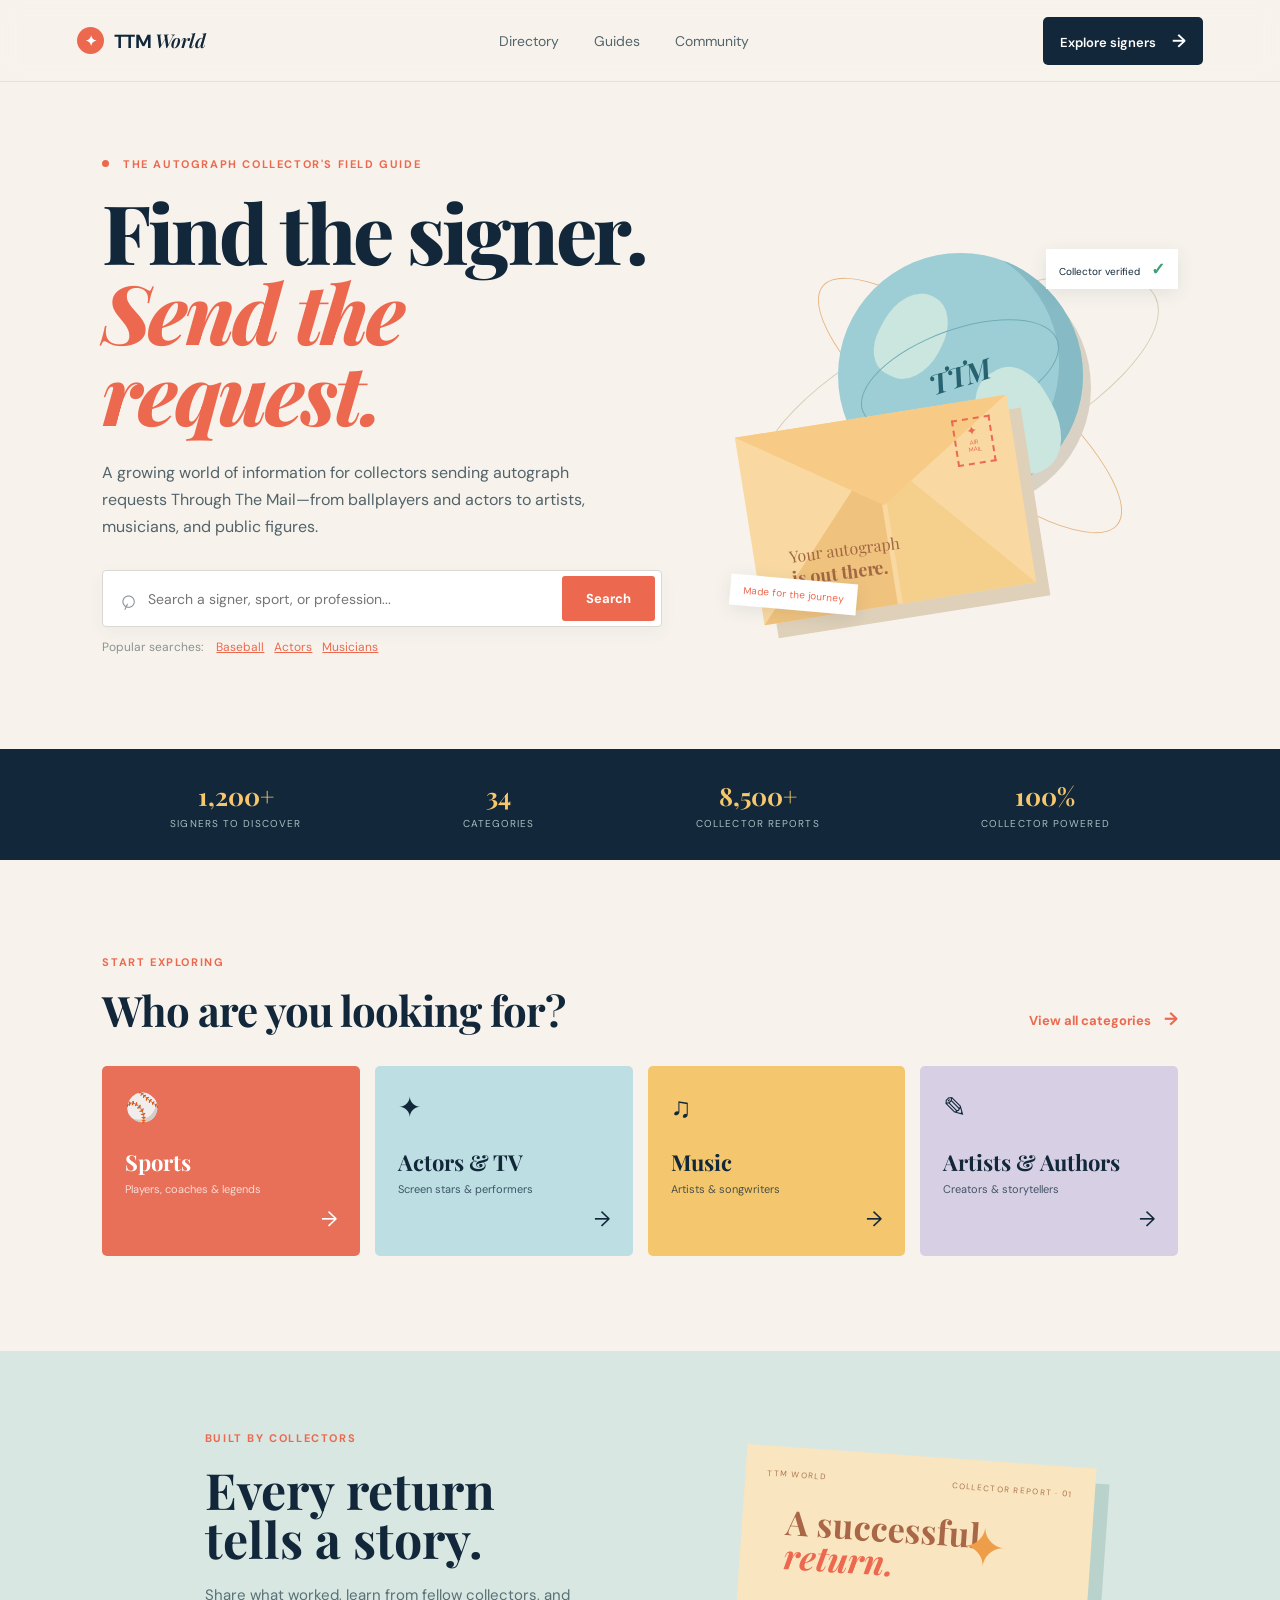
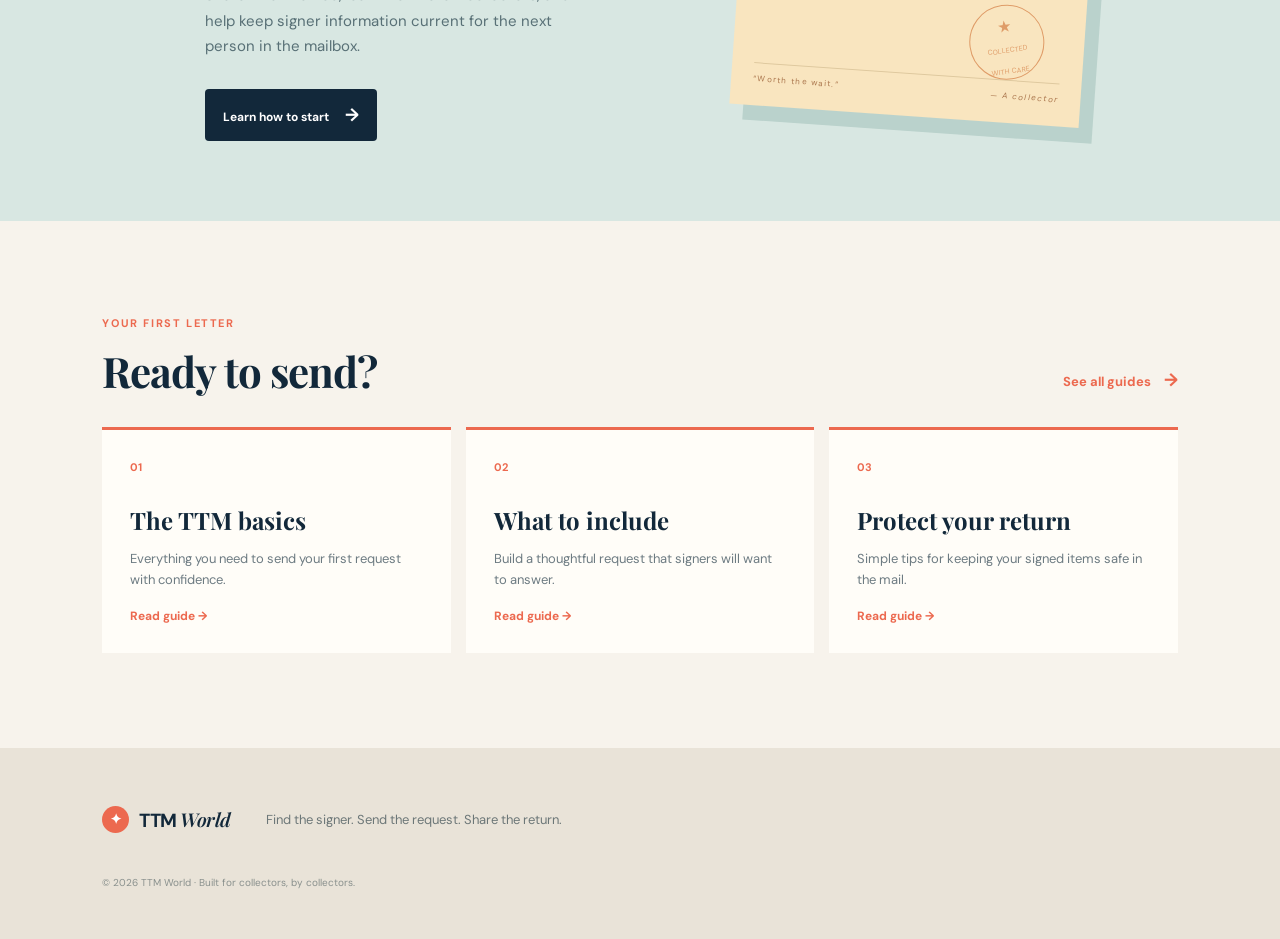
==== index.html @ 2c93502f "Create the first TTM World collector website experience" ====
<!doctype html>
<html lang="en">
<head>
  <meta charset="UTF-8" />
  <meta name="viewport" content="width=device-width, initial-scale=1.0" />
  <meta name="description" content="TTM World helps autograph collectors discover signers, exchange knowledge, and make successful Through The Mail requests." />
  <title>TTM World | Find the signer</title>
  <link rel="preconnect" href="https://fonts.googleapis.com" />
  <link rel="preconnect" href="https://fonts.gstatic.com" crossorigin />
  <link href="https://fonts.googleapis.com/css2?family=DM+Sans:wght@400;500;600;700&family=Playfair+Display:wght@600;700;800&display=swap" rel="stylesheet" />
  <link rel="stylesheet" href="styles.css" />
</head>
<body>
  <header class="site-header">
    <a class="brand" href="#top" aria-label="TTM World home"><span class="brand-mark">✦</span><span>TTM <em>World</em></span></a>
    <nav class="main-nav" aria-label="Main navigation">
      <a href="#directory">Directory</a><a href="#guides">Guides</a><a href="#community">Community</a>
    </nav>
    <a class="header-button" href="#directory">Explore signers <span>→</span></a>
  </header>

  <main id="top">
    <section class="hero">
      <div class="hero-copy">
        <p class="eyebrow"><span class="eyebrow-dot"></span> The autograph collector's field guide</p>
        <h1>Find the signer.<br /><span>Send the request.</span></h1>
        <p class="hero-text">A growing world of information for collectors sending autograph requests Through The Mail—from ballplayers and actors to artists, musicians, and public figures.</p>
        <form class="search-box" id="searchForm">
          <span class="search-icon">⌕</span><input id="searchInput" type="search" placeholder="Search a signer, sport, or profession..." aria-label="Search signers" /><button type="submit">Search</button>
        </form>
        <p class="popular">Popular searches: <button data-search="Baseball">Baseball</button><button data-search="Actors">Actors</button><button data-search="Musicians">Musicians</button></p>
      </div>
      <div class="hero-art" aria-label="Illustration of an envelope and globe">
        <div class="orbit orbit-one"></div><div class="orbit orbit-two"></div>
        <div class="globe"><span>TTM</span><i></i></div>
        <div class="envelope"><div class="envelope-flap"></div><div class="stamp">✦<small>AIR<br />MAIL</small></div><div class="signature">Your autograph<br /><b>is out there.</b></div></div>
        <div class="art-note note-one">Collector verified <strong>✓</strong></div><div class="art-note note-two">Made for the journey</div>
      </div>
    </section>

    <section class="stats" aria-label="TTM World statistics"><div><strong>1,200+</strong><span>signers to discover</span></div><div><strong>34</strong><span>categories</span></div><div><strong>8,500+</strong><span>collector reports</span></div><div><strong>100%</strong><span>collector powered</span></div></section>

    <section class="section" id="directory">
      <div class="section-heading"><div><p class="eyebrow">Start exploring</p><h2>Who are you looking for?</h2></div><a class="text-link" href="#directory">View all categories <span>→</span></a></div>
      <div class="category-grid"><button class="category-card coral" data-search="Baseball"><span class="category-icon">⚾</span><span><b>Sports</b><small>Players, coaches & legends</small></span><i>→</i></button><button class="category-card blue" data-search="Actors"><span class="category-icon">✦</span><span><b>Actors & TV</b><small>Screen stars & performers</small></span><i>→</i></button><button class="category-card gold" data-search="Musicians"><span class="category-icon">♫</span><span><b>Music</b><small>Artists & songwriters</small></span><i>→</i></button><button class="category-card lavender" data-search="Artists"><span class="category-icon">✎</span><span><b>Artists & Authors</b><small>Creators & storytellers</small></span><i>→</i></button></div>
      <div id="results" class="results" hidden></div>
    </section>

    <section class="feature-section" id="community"><div class="feature-copy"><p class="eyebrow">Built by collectors</p><h2>Every return tells a story.</h2><p>Share what worked, learn from fellow collectors, and help keep signer information current for the next person in the mailbox.</p><a class="dark-button" href="#guides">Learn how to start <span>→</span></a></div><div class="postcard"><div class="postcard-top"><span>TTM WORLD</span><span>COLLECTOR REPORT · 01</span></div><div class="postcard-body"><div class="sun">✦</div><h3>A successful<br /><em>return.</em></h3><div class="postmark">★<br /><small>COLLECTED<br />WITH CARE</small></div></div><div class="postcard-footer">“Worth the wait.” <span>— A collector</span></div></div></section>

    <section class="guides section" id="guides"><div class="section-heading"><div><p class="eyebrow">Your first letter</p><h2>Ready to send?</h2></div><a class="text-link" href="#guides">See all guides <span>→</span></a></div><div class="guide-grid"><article><span>01</span><h3>The TTM basics</h3><p>Everything you need to send your first request with confidence.</p><a href="#guides">Read guide →</a></article><article><span>02</span><h3>What to include</h3><p>Build a thoughtful request that signers will want to answer.</p><a href="#guides">Read guide →</a></article><article><span>03</span><h3>Protect your return</h3><p>Simple tips for keeping your signed items safe in the mail.</p><a href="#guides">Read guide →</a></article></div></section>
  </main>

  <footer><a class="brand" href="#top"><span class="brand-mark">✦</span><span>TTM <em>World</em></span></a><p>Find the signer. Send the request. Share the return.</p><small>© 2026 TTM World · Built for collectors, by collectors.</small></footer>
  <script src="script.js"></script>
</body>
</html>
---- styles.css ----
:root{--ink:#12283a;--cream:#f7f3ec;--paper:#fffdf8;--coral:#ec694f;--gold:#f1b84b;--blue:#b9dce3;--muted:#6d7b82;--line:#dedbd3}*{box-sizing:border-box}html{scroll-behavior:smooth}body{margin:0;background:var(--cream);color:var(--ink);font-family:'DM Sans',sans-serif}a{text-decoration:none;color:inherit}button{font:inherit;border:0;cursor:pointer;color:inherit}.site-header{height:82px;display:flex;align-items:center;justify-content:space-between;padding:0 6vw;border-bottom:1px solid #e7e2d9;background:rgba(247,243,236,.92);position:sticky;top:0;z-index:5;backdrop-filter:blur(10px)}.brand{display:flex;align-items:center;gap:10px;font-weight:700;font-size:19px;letter-spacing:-.5px}.brand em{font-family:'Playfair Display',serif;font-style:italic;font-weight:600}.brand-mark{background:var(--coral);color:#fff;border-radius:50%;width:27px;height:27px;display:grid;place-items:center;font-size:14px}.main-nav{display:flex;gap:35px;font-size:14px;color:#53646b}.main-nav a:hover,.text-link:hover{color:var(--coral)}.header-button{background:var(--ink);color:#fff;border-radius:5px;padding:12px 17px;font-size:13px;font-weight:600}.header-button span,.dark-button span{margin-left:13px;font-size:18px}.hero{min-height:620px;display:flex;align-items:center;padding:75px 8vw 82px;gap:5vw;overflow:hidden}.hero-copy{width:52%;max-width:600px}.eyebrow{color:var(--coral);font-size:11px;font-weight:700;text-transform:uppercase;letter-spacing:1.6px;margin:0 0 20px}.eyebrow-dot{display:inline-block;width:7px;height:7px;background:var(--coral);border-radius:50%;margin:0 9px 1px 0}.hero h1{font:800 clamp(50px,6.4vw,84px)/.98 'Playfair Display',serif;letter-spacing:-3px;margin:0}.hero h1 span{color:var(--coral);font-style:italic}.hero-text{font-size:16px;line-height:1.7;color:#52636a;max-width:500px;margin:27px 0 30px}.search-box{height:57px;display:flex;align-items:center;background:white;border:1px solid #d9d8d2;border-radius:4px;padding:5px 6px 5px 16px;box-shadow:0 6px 18px #2740500b}.search-icon{font-size:27px;color:#87949a;line-height:0;transform:rotate(-20deg);margin-right:11px}.search-box input{border:0;outline:0;flex:1;font-size:14px;font-family:inherit;color:var(--ink);min-width:0}.search-box button{background:var(--coral);color:white;height:45px;border-radius:3px;padding:0 24px;font-weight:700;font-size:13px}.popular{font-size:12px;color:#8a9292}.popular button{background:none;color:var(--coral);text-decoration:underline;margin-left:10px;padding:0}.hero-art{height:430px;flex:1;position:relative;min-width:390px}.globe{position:absolute;right:21%;top:13%;width:245px;height:245px;border-radius:50%;background:#9dced5;display:grid;place-items:center;box-shadow:inset -24px -12px 0 #86bbc5,8px 12px 0 #d9d2c4}.globe:before{content:'';position:absolute;width:63px;height:90px;background:#cbe5df;border-radius:50% 45% 48% 40%;left:42px;top:38px;transform:rotate(28deg)}.globe:after{content:'';position:absolute;width:75px;height:110px;background:#cbe5df;border-radius:50% 45% 48% 40%;right:27px;bottom:22px;transform:rotate(150deg)}.globe span{font:700 28px 'Playfair Display';font-style:italic;color:#276270;z-index:1;transform:rotate(-18deg)}.globe i{position:absolute;border:1px solid #70acb5;width:85%;height:38%;border-radius:50%;top:31%;transform:rotate(-20deg)}.orbit{position:absolute;border:1px solid #d8cdb9;border-radius:50%;width:440px;height:160px;right:0;top:27%;transform:rotate(-26deg)}.orbit-two{width:380px;height:115px;right:4%;top:35%;transform:rotate(39deg);border-color:#e6b582}.envelope{position:absolute;z-index:2;bottom:22px;left:5%;width:275px;height:190px;background:#f9d9a1;transform:rotate(-9deg);box-shadow:12px 15px 0 #ded0b9;padding:28px}.envelope:before,.envelope:after{content:'';position:absolute;bottom:0;border-style:solid}.envelope:before{left:0;border-width:0 0 150px 135px;border-color:transparent transparent #efc37e transparent}.envelope:after{right:0;border-width:150px 0 0 135px;border-color:transparent transparent transparent #f5d08d}.envelope-flap{position:absolute;top:0;left:0;border-style:solid;border-width:90px 137px 0;border-color:#f7cb86 transparent transparent;z-index:1}.stamp{position:absolute;right:20px;top:17px;border:2px dashed var(--coral);color:var(--coral);width:39px;height:47px;text-align:center;padding-top:3px;font-size:13px;z-index:3}.stamp small{font-size:6px;display:block;line-height:1.1}.signature{position:absolute;left:35px;bottom:28px;z-index:3;font-family:'Playfair Display';font-size:16px;color:#a26743;transform:rotate(2deg)}.signature b{font-size:18px}.art-note{position:absolute;background:white;padding:9px 13px;font-size:10px;box-shadow:0 4px 18px #12283a16;z-index:4}.art-note strong{color:#39a173;font-size:17px;margin-left:8px}.note-one{right:0;top:12%}.note-two{left:1%;bottom:4%;color:var(--coral);transform:rotate(5deg)}.stats{display:flex;justify-content:space-around;background:var(--ink);color:#fff;padding:30px 7vw;text-align:center}.stats div{display:flex;flex-direction:column;gap:5px}.stats strong{font:700 25px 'Playfair Display';color:#f6c76c}.stats span{font-size:10px;text-transform:uppercase;letter-spacing:1.1px;color:#aabdc1}.section{padding:95px 8vw}.section-heading{display:flex;justify-content:space-between;align-items:end;margin-bottom:35px}.section h2{font:700 42px/1 'Playfair Display';letter-spacing:-1px;margin:0}.text-link{font-size:13px;color:var(--coral);font-weight:700}.text-link span{font-size:18px;margin-left:10px}.category-grid{display:grid;grid-template-columns:repeat(4,1fr);gap:15px}.category-card{min-height:190px;border-radius:5px;padding:23px;display:flex;flex-direction:column;justify-content:space-between;text-align:left;transition:transform .2s,box-shadow .2s}.category-card:hover{transform:translateY(-5px);box-shadow:0 10px 20px #12283a16}.category-card.coral{background:#e87059;color:#fff}.category-card.blue{background:#bddfe3}.category-card.gold{background:#f4c76e}.category-card.lavender{background:#d7d0e5}.category-icon{font-size:28px}.category-card b{display:block;font:700 22px 'Playfair Display';margin-top:13px}.category-card small{font-size:11px;opacity:.75}.category-card i{font-style:normal;align-self:end;font-size:21px}.feature-section{background:#d8e7e2;display:flex;justify-content:space-between;align-items:center;padding:80px 15vw 80px 16vw;gap:7vw}.feature-copy{max-width:375px}.feature-copy h2{font:700 50px/.98 'Playfair Display';margin:0 0 20px}.feature-copy>p:not(.eyebrow){color:#587076;line-height:1.7;font-size:15px;margin-bottom:29px}.dark-button{display:inline-block;background:var(--ink);color:#fff;border-radius:4px;padding:14px 18px;font-size:12px;font-weight:700}.postcard{background:#f9e5bf;width:350px;height:260px;padding:22px;box-shadow:14px 15px 0 #bad2cc;transform:rotate(4deg)}.postcard-top,.postcard-footer{font-size:8px;letter-spacing:1.3px;color:#aa754c;display:flex;justify-content:space-between}.postcard-body{height:185px;position:relative;padding:25px 0 0 22px}.postcard h3{font:700 34px/1 'Playfair Display';margin:0;color:#a96747}.postcard h3 em{color:var(--coral)}.sun{color:#ee9e48;font-size:54px;position:absolute;right:63px;top:20px}.postmark{position:absolute;right:18px;bottom:0;border:1px solid #df9c68;border-radius:50%;width:75px;height:75px;text-align:center;padding-top:10px;color:#df9c68;font-size:16px;transform:rotate(-12deg)}.postmark small{font-size:7px;line-height:1}.postcard-footer{border-top:1px solid #dfc99f;padding-top:10px}.postcard-footer span{font-style:italic}.guide-grid{display:grid;grid-template-columns:repeat(3,1fr);gap:15px}.guide-grid article{background:var(--paper);border-top:3px solid var(--coral);padding:25px 28px 28px}.guide-grid article>span{color:var(--coral);font-size:11px;font-weight:700}.guide-grid h3{font:700 24px 'Playfair Display';margin:28px 0 10px}.guide-grid p{font-size:13px;color:var(--muted);line-height:1.6;min-height:42px}.guide-grid a{color:var(--coral);font-size:12px;font-weight:700}footer{padding:50px 8vw;background:#e9e3d8;display:flex;align-items:center;gap:35px;flex-wrap:wrap}footer p{font-size:13px;color:#6c7778;flex:1}footer small{width:100%;font-size:10px;color:#89908d}.results{margin-top:25px;background:#fff;padding:20px;border-left:4px solid var(--coral);font-size:14px}.results strong{font-family:'Playfair Display';font-size:21px}.results ul{padding-left:18px;line-height:2;color:#617176}
@media(max-width:800px){.main-nav{display:none}.site-header{padding:0 5vw}.hero{padding:65px 7vw;display:block}.hero-copy{width:100%}.hero-art{min-width:0;height:370px;margin-top:35px}.globe{right:10%;width:190px;height:190px}.orbit{width:350px}.envelope{width:235px;height:160px}.envelope-flap{border-width:76px 117px 0}.envelope:before{border-width:0 0 125px 115px}.envelope:after{border-width:125px 0 0 115px}.stats{display:grid;grid-template-columns:repeat(2,1fr);gap:25px}.section{padding:65px 7vw}.section-heading{display:block}.text-link{display:inline-block;margin-top:20px}.category-grid{grid-template-columns:repeat(2,1fr)}.feature-section{padding:70px 9vw;display:block}.postcard{margin:55px auto 0;max-width:100%}.guide-grid{grid-template-columns:1fr}.hero h1{font-size:57px}.hero-art .note-one{right:-10px}}
@media(max-width:430px){.header-button{padding:10px;font-size:11px}.category-grid{grid-template-columns:1fr}.hero h1{font-size:51px}.hero-art{transform:scale(.85);transform-origin:left top}}
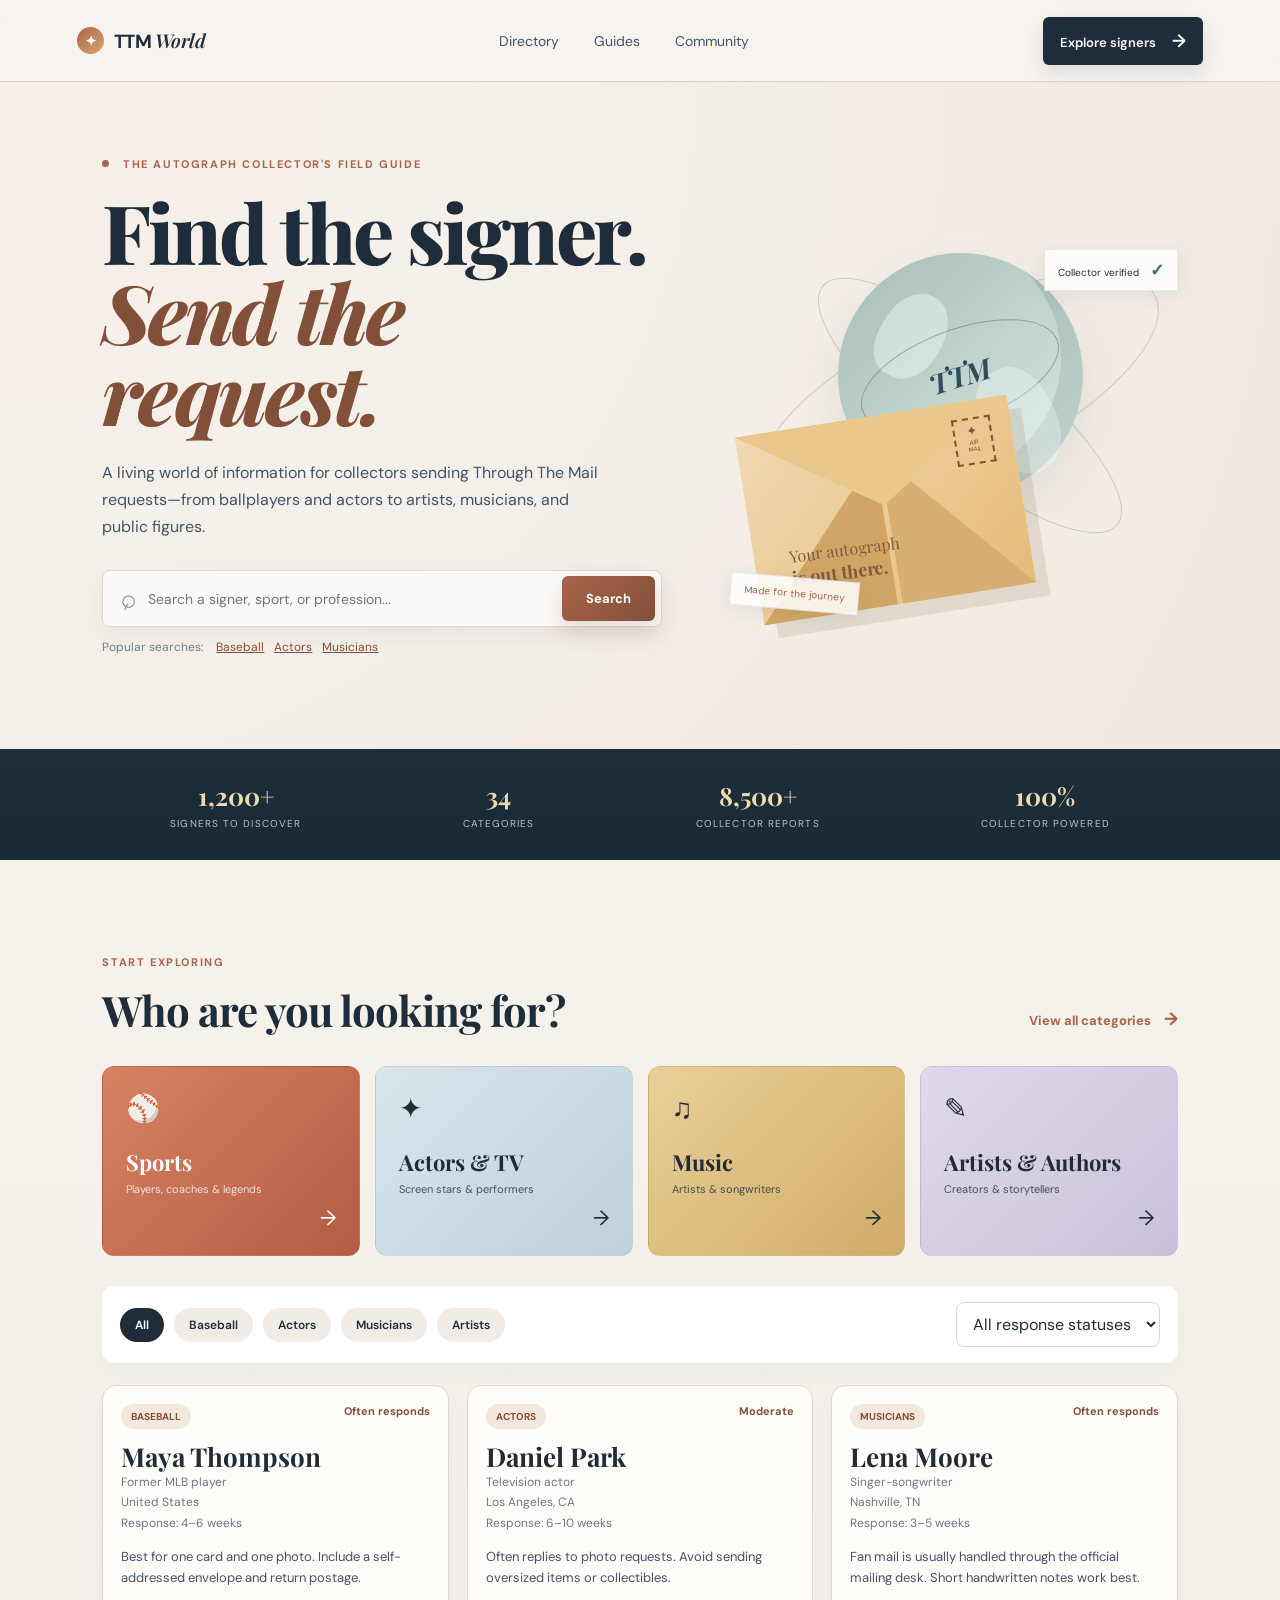
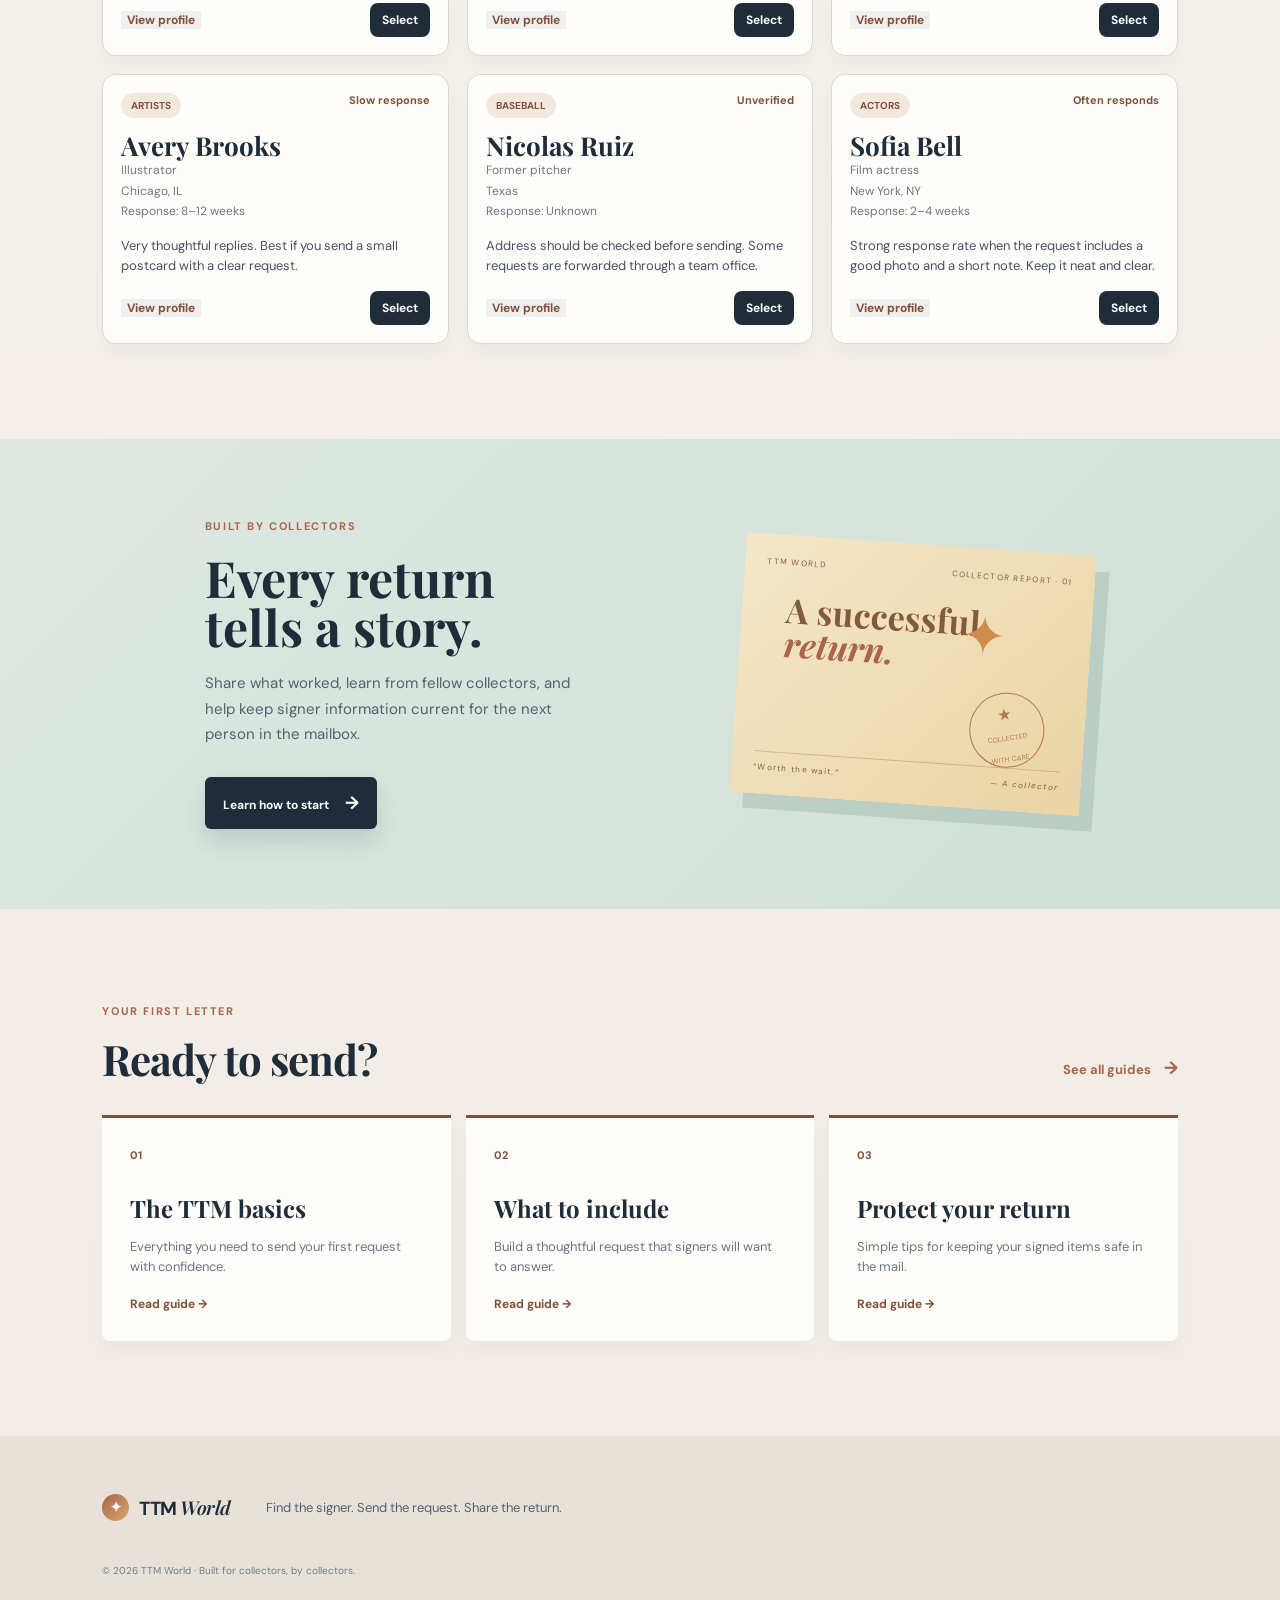
==== commit dd187968: "Create a functional TTM World prototype with searchable signer directory and profile modal." ====
--- a/index.html
+++ b/index.html
@@ -4,7 +4,7 @@
   <meta charset="UTF-8" />
   <meta name="viewport" content="width=device-width, initial-scale=1.0" />
   <meta name="description" content="TTM World helps autograph collectors discover signers, exchange knowledge, and make successful Through The Mail requests." />
-  <title>TTM World | Find the signer</title>
+  <title>TTM World | Test Drive</title>
   <link rel="preconnect" href="https://fonts.googleapis.com" />
   <link rel="preconnect" href="https://fonts.gstatic.com" crossorigin />
   <link href="https://fonts.googleapis.com/css2?family=DM+Sans:wght@400;500;600;700&family=Playfair+Display:wght@600;700;800&display=swap" rel="stylesheet" />
@@ -24,9 +24,11 @@
       <div class="hero-copy">
         <p class="eyebrow"><span class="eyebrow-dot"></span> The autograph collector's field guide</p>
         <h1>Find the signer.<br /><span>Send the request.</span></h1>
-        <p class="hero-text">A growing world of information for collectors sending autograph requests Through The Mail—from ballplayers and actors to artists, musicians, and public figures.</p>
+        <p class="hero-text">A living world of information for collectors sending Through The Mail requests—from ballplayers and actors to artists, musicians, and public figures.</p>
         <form class="search-box" id="searchForm">
-          <span class="search-icon">⌕</span><input id="searchInput" type="search" placeholder="Search a signer, sport, or profession..." aria-label="Search signers" /><button type="submit">Search</button>
+          <span class="search-icon">⌕</span>
+          <input id="searchInput" type="search" placeholder="Search a signer, sport, or profession..." aria-label="Search signers" />
+          <button type="submit">Search</button>
         </form>
         <p class="popular">Popular searches: <button data-search="Baseball">Baseball</button><button data-search="Actors">Actors</button><button data-search="Musicians">Musicians</button></p>
       </div>
@@ -41,17 +43,97 @@
     <section class="stats" aria-label="TTM World statistics"><div><strong>1,200+</strong><span>signers to discover</span></div><div><strong>34</strong><span>categories</span></div><div><strong>8,500+</strong><span>collector reports</span></div><div><strong>100%</strong><span>collector powered</span></div></section>
 
     <section class="section" id="directory">
-      <div class="section-heading"><div><p class="eyebrow">Start exploring</p><h2>Who are you looking for?</h2></div><a class="text-link" href="#directory">View all categories <span>→</span></a></div>
-      <div class="category-grid"><button class="category-card coral" data-search="Baseball"><span class="category-icon">⚾</span><span><b>Sports</b><small>Players, coaches & legends</small></span><i>→</i></button><button class="category-card blue" data-search="Actors"><span class="category-icon">✦</span><span><b>Actors & TV</b><small>Screen stars & performers</small></span><i>→</i></button><button class="category-card gold" data-search="Musicians"><span class="category-icon">♫</span><span><b>Music</b><small>Artists & songwriters</small></span><i>→</i></button><button class="category-card lavender" data-search="Artists"><span class="category-icon">✎</span><span><b>Artists & Authors</b><small>Creators & storytellers</small></span><i>→</i></button></div>
-      <div id="results" class="results" hidden></div>
+      <div class="section-heading">
+        <div>
+          <p class="eyebrow">Start exploring</p>
+          <h2>Who are you looking for?</h2>
+        </div>
+        <a class="text-link" href="#directory">View all categories <span>→</span></a>
+      </div>
+
+      <div class="category-grid">
+        <button class="category-card coral" data-search="Baseball"><span class="category-icon">⚾</span><span><b>Sports</b><small>Players, coaches & legends</small></span><i>→</i></button>
+        <button class="category-card blue" data-search="Actors"><span class="category-icon">✦</span><span><b>Actors & TV</b><small>Screen stars & performers</small></span><i>→</i></button>
+        <button class="category-card gold" data-search="Musicians"><span class="category-icon">♫</span><span><b>Music</b><small>Artists & songwriters</small></span><i>→</i></button>
+        <button class="category-card lavender" data-search="Artists"><span class="category-icon">✎</span><span><b>Artists & Authors</b><small>Creators & storytellers</small></span><i>→</i></button>
+      </div>
+
+      <div class="directory-panel">
+        <div class="filter-bar">
+          <div class="chip-group" id="categoryFilters">
+            <button class="chip active" data-category="all">All</button>
+            <button class="chip" data-category="Baseball">Baseball</button>
+            <button class="chip" data-category="Actors">Actors</button>
+            <button class="chip" data-category="Musicians">Musicians</button>
+            <button class="chip" data-category="Artists">Artists</button>
+          </div>
+          <select id="statusFilter" aria-label="Choose response status">
+            <option value="all">All response statuses</option>
+            <option value="Often responds">Often responds</option>
+            <option value="Moderate">Moderate</option>
+            <option value="Slow response">Slow response</option>
+            <option value="Unverified">Unverified</option>
+          </select>
+        </div>
+        <div id="results" class="results-grid" aria-live="polite"></div>
+      </div>
     </section>
 
-    <section class="feature-section" id="community"><div class="feature-copy"><p class="eyebrow">Built by collectors</p><h2>Every return tells a story.</h2><p>Share what worked, learn from fellow collectors, and help keep signer information current for the next person in the mailbox.</p><a class="dark-button" href="#guides">Learn how to start <span>→</span></a></div><div class="postcard"><div class="postcard-top"><span>TTM WORLD</span><span>COLLECTOR REPORT · 01</span></div><div class="postcard-body"><div class="sun">✦</div><h3>A successful<br /><em>return.</em></h3><div class="postmark">★<br /><small>COLLECTED<br />WITH CARE</small></div></div><div class="postcard-footer">“Worth the wait.” <span>— A collector</span></div></div></section>
+    <section class="feature-section" id="community">
+      <div class="feature-copy">
+        <p class="eyebrow">Built by collectors</p>
+        <h2>Every return tells a story.</h2>
+        <p>Share what worked, learn from fellow collectors, and help keep signer information current for the next person in the mailbox.</p>
+        <a class="dark-button" href="#guides">Learn how to start <span>→</span></a>
+      </div>
+      <div class="postcard">
+        <div class="postcard-top"><span>TTM WORLD</span><span>COLLECTOR REPORT · 01</span></div>
+        <div class="postcard-body"><div class="sun">✦</div><h3>A successful<br /><em>return.</em></h3><div class="postmark">★<br /><small>COLLECTED<br />WITH CARE</small></div></div>
+        <div class="postcard-footer">“Worth the wait.” <span>— A collector</span></div>
+      </div>
+    </section>
 
-    <section class="guides section" id="guides"><div class="section-heading"><div><p class="eyebrow">Your first letter</p><h2>Ready to send?</h2></div><a class="text-link" href="#guides">See all guides <span>→</span></a></div><div class="guide-grid"><article><span>01</span><h3>The TTM basics</h3><p>Everything you need to send your first request with confidence.</p><a href="#guides">Read guide →</a></article><article><span>02</span><h3>What to include</h3><p>Build a thoughtful request that signers will want to answer.</p><a href="#guides">Read guide →</a></article><article><span>03</span><h3>Protect your return</h3><p>Simple tips for keeping your signed items safe in the mail.</p><a href="#guides">Read guide →</a></article></div></section>
+    <section class="guides section" id="guides">
+      <div class="section-heading">
+        <div><p class="eyebrow">Your first letter</p><h2>Ready to send?</h2></div>
+        <a class="text-link" href="#guides">See all guides <span>→</span></a>
+      </div>
+      <div class="guide-grid">
+        <article>
+          <span>01</span>
+          <h3>The TTM basics</h3>
+          <p>Everything you need to send your first request with confidence.</p>
+          <a href="#guides">Read guide →</a>
+        </article>
+        <article>
+          <span>02</span>
+          <h3>What to include</h3>
+          <p>Build a thoughtful request that signers will want to answer.</p>
+          <a href="#guides">Read guide →</a>
+        </article>
+        <article>
+          <span>03</span>
+          <h3>Protect your return</h3>
+          <p>Simple tips for keeping your signed items safe in the mail.</p>
+          <a href="#guides">Read guide →</a>
+        </article>
+      </div>
+    </section>
   </main>
 
-  <footer><a class="brand" href="#top"><span class="brand-mark">✦</span><span>TTM <em>World</em></span></a><p>Find the signer. Send the request. Share the return.</p><small>© 2026 TTM World · Built for collectors, by collectors.</small></footer>
+  <footer>
+    <a class="brand" href="#top"><span class="brand-mark">✦</span><span>TTM <em>World</em></span></a>
+    <p>Find the signer. Send the request. Share the return.</p>
+    <small>© 2026 TTM World · Built for collectors, by collectors.</small>
+  </footer>
+
+  <div id="profileModal" class="modal hidden" aria-modal="true" role="dialog" aria-labelledby="profileTitle">
+    <div class="modal-card">
+      <button class="close-modal" id="closeModal" aria-label="Close profile">×</button>
+      <div id="profileContent"></div>
+    </div>
+  </div>
+
   <script src="script.js"></script>
 </body>
 </html>
--- a/styles.css
+++ b/styles.css
@@ -1,3 +1,19 @@
-:root{--ink:#12283a;--cream:#f7f3ec;--paper:#fffdf8;--coral:#ec694f;--gold:#f1b84b;--blue:#b9dce3;--muted:#6d7b82;--line:#dedbd3}*{box-sizing:border-box}html{scroll-behavior:smooth}body{margin:0;background:var(--cream);color:var(--ink);font-family:'DM Sans',sans-serif}a{text-decoration:none;color:inherit}button{font:inherit;border:0;cursor:pointer;color:inherit}.site-header{height:82px;display:flex;align-items:center;justify-content:space-between;padding:0 6vw;border-bottom:1px solid #e7e2d9;background:rgba(247,243,236,.92);position:sticky;top:0;z-index:5;backdrop-filter:blur(10px)}.brand{display:flex;align-items:center;gap:10px;font-weight:700;font-size:19px;letter-spacing:-.5px}.brand em{font-family:'Playfair Display',serif;font-style:italic;font-weight:600}.brand-mark{background:var(--coral);color:#fff;border-radius:50%;width:27px;height:27px;display:grid;place-items:center;font-size:14px}.main-nav{display:flex;gap:35px;font-size:14px;color:#53646b}.main-nav a:hover,.text-link:hover{color:var(--coral)}.header-button{background:var(--ink);color:#fff;border-radius:5px;padding:12px 17px;font-size:13px;font-weight:600}.header-button span,.dark-button span{margin-left:13px;font-size:18px}.hero{min-height:620px;display:flex;align-items:center;padding:75px 8vw 82px;gap:5vw;overflow:hidden}.hero-copy{width:52%;max-width:600px}.eyebrow{color:var(--coral);font-size:11px;font-weight:700;text-transform:uppercase;letter-spacing:1.6px;margin:0 0 20px}.eyebrow-dot{display:inline-block;width:7px;height:7px;background:var(--coral);border-radius:50%;margin:0 9px 1px 0}.hero h1{font:800 clamp(50px,6.4vw,84px)/.98 'Playfair Display',serif;letter-spacing:-3px;margin:0}.hero h1 span{color:var(--coral);font-style:italic}.hero-text{font-size:16px;line-height:1.7;color:#52636a;max-width:500px;margin:27px 0 30px}.search-box{height:57px;display:flex;align-items:center;background:white;border:1px solid #d9d8d2;border-radius:4px;padding:5px 6px 5px 16px;box-shadow:0 6px 18px #2740500b}.search-icon{font-size:27px;color:#87949a;line-height:0;transform:rotate(-20deg);margin-right:11px}.search-box input{border:0;outline:0;flex:1;font-size:14px;font-family:inherit;color:var(--ink);min-width:0}.search-box button{background:var(--coral);color:white;height:45px;border-radius:3px;padding:0 24px;font-weight:700;font-size:13px}.popular{font-size:12px;color:#8a9292}.popular button{background:none;color:var(--coral);text-decoration:underline;margin-left:10px;padding:0}.hero-art{height:430px;flex:1;position:relative;min-width:390px}.globe{position:absolute;right:21%;top:13%;width:245px;height:245px;border-radius:50%;background:#9dced5;display:grid;place-items:center;box-shadow:inset -24px -12px 0 #86bbc5,8px 12px 0 #d9d2c4}.globe:before{content:'';position:absolute;width:63px;height:90px;background:#cbe5df;border-radius:50% 45% 48% 40%;left:42px;top:38px;transform:rotate(28deg)}.globe:after{content:'';position:absolute;width:75px;height:110px;background:#cbe5df;border-radius:50% 45% 48% 40%;right:27px;bottom:22px;transform:rotate(150deg)}.globe span{font:700 28px 'Playfair Display';font-style:italic;color:#276270;z-index:1;transform:rotate(-18deg)}.globe i{position:absolute;border:1px solid #70acb5;width:85%;height:38%;border-radius:50%;top:31%;transform:rotate(-20deg)}.orbit{position:absolute;border:1px solid #d8cdb9;border-radius:50%;width:440px;height:160px;right:0;top:27%;transform:rotate(-26deg)}.orbit-two{width:380px;height:115px;right:4%;top:35%;transform:rotate(39deg);border-color:#e6b582}.envelope{position:absolute;z-index:2;bottom:22px;left:5%;width:275px;height:190px;background:#f9d9a1;transform:rotate(-9deg);box-shadow:12px 15px 0 #ded0b9;padding:28px}.envelope:before,.envelope:after{content:'';position:absolute;bottom:0;border-style:solid}.envelope:before{left:0;border-width:0 0 150px 135px;border-color:transparent transparent #efc37e transparent}.envelope:after{right:0;border-width:150px 0 0 135px;border-color:transparent transparent transparent #f5d08d}.envelope-flap{position:absolute;top:0;left:0;border-style:solid;border-width:90px 137px 0;border-color:#f7cb86 transparent transparent;z-index:1}.stamp{position:absolute;right:20px;top:17px;border:2px dashed var(--coral);color:var(--coral);width:39px;height:47px;text-align:center;padding-top:3px;font-size:13px;z-index:3}.stamp small{font-size:6px;display:block;line-height:1.1}.signature{position:absolute;left:35px;bottom:28px;z-index:3;font-family:'Playfair Display';font-size:16px;color:#a26743;transform:rotate(2deg)}.signature b{font-size:18px}.art-note{position:absolute;background:white;padding:9px 13px;font-size:10px;box-shadow:0 4px 18px #12283a16;z-index:4}.art-note strong{color:#39a173;font-size:17px;margin-left:8px}.note-one{right:0;top:12%}.note-two{left:1%;bottom:4%;color:var(--coral);transform:rotate(5deg)}.stats{display:flex;justify-content:space-around;background:var(--ink);color:#fff;padding:30px 7vw;text-align:center}.stats div{display:flex;flex-direction:column;gap:5px}.stats strong{font:700 25px 'Playfair Display';color:#f6c76c}.stats span{font-size:10px;text-transform:uppercase;letter-spacing:1.1px;color:#aabdc1}.section{padding:95px 8vw}.section-heading{display:flex;justify-content:space-between;align-items:end;margin-bottom:35px}.section h2{font:700 42px/1 'Playfair Display';letter-spacing:-1px;margin:0}.text-link{font-size:13px;color:var(--coral);font-weight:700}.text-link span{font-size:18px;margin-left:10px}.category-grid{display:grid;grid-template-columns:repeat(4,1fr);gap:15px}.category-card{min-height:190px;border-radius:5px;padding:23px;display:flex;flex-direction:column;justify-content:space-between;text-align:left;transition:transform .2s,box-shadow .2s}.category-card:hover{transform:translateY(-5px);box-shadow:0 10px 20px #12283a16}.category-card.coral{background:#e87059;color:#fff}.category-card.blue{background:#bddfe3}.category-card.gold{background:#f4c76e}.category-card.lavender{background:#d7d0e5}.category-icon{font-size:28px}.category-card b{display:block;font:700 22px 'Playfair Display';margin-top:13px}.category-card small{font-size:11px;opacity:.75}.category-card i{font-style:normal;align-self:end;font-size:21px}.feature-section{background:#d8e7e2;display:flex;justify-content:space-between;align-items:center;padding:80px 15vw 80px 16vw;gap:7vw}.feature-copy{max-width:375px}.feature-copy h2{font:700 50px/.98 'Playfair Display';margin:0 0 20px}.feature-copy>p:not(.eyebrow){color:#587076;line-height:1.7;font-size:15px;margin-bottom:29px}.dark-button{display:inline-block;background:var(--ink);color:#fff;border-radius:4px;padding:14px 18px;font-size:12px;font-weight:700}.postcard{background:#f9e5bf;width:350px;height:260px;padding:22px;box-shadow:14px 15px 0 #bad2cc;transform:rotate(4deg)}.postcard-top,.postcard-footer{font-size:8px;letter-spacing:1.3px;color:#aa754c;display:flex;justify-content:space-between}.postcard-body{height:185px;position:relative;padding:25px 0 0 22px}.postcard h3{font:700 34px/1 'Playfair Display';margin:0;color:#a96747}.postcard h3 em{color:var(--coral)}.sun{color:#ee9e48;font-size:54px;position:absolute;right:63px;top:20px}.postmark{position:absolute;right:18px;bottom:0;border:1px solid #df9c68;border-radius:50%;width:75px;height:75px;text-align:center;padding-top:10px;color:#df9c68;font-size:16px;transform:rotate(-12deg)}.postmark small{font-size:7px;line-height:1}.postcard-footer{border-top:1px solid #dfc99f;padding-top:10px}.postcard-footer span{font-style:italic}.guide-grid{display:grid;grid-template-columns:repeat(3,1fr);gap:15px}.guide-grid article{background:var(--paper);border-top:3px solid var(--coral);padding:25px 28px 28px}.guide-grid article>span{color:var(--coral);font-size:11px;font-weight:700}.guide-grid h3{font:700 24px 'Playfair Display';margin:28px 0 10px}.guide-grid p{font-size:13px;color:var(--muted);line-height:1.6;min-height:42px}.guide-grid a{color:var(--coral);font-size:12px;font-weight:700}footer{padding:50px 8vw;background:#e9e3d8;display:flex;align-items:center;gap:35px;flex-wrap:wrap}footer p{font-size:13px;color:#6c7778;flex:1}footer small{width:100%;font-size:10px;color:#89908d}.results{margin-top:25px;background:#fff;padding:20px;border-left:4px solid var(--coral);font-size:14px}.results strong{font-family:'Playfair Display';font-size:21px}.results ul{padding-left:18px;line-height:2;color:#617176}
-@media(max-width:800px){.main-nav{display:none}.site-header{padding:0 5vw}.hero{padding:65px 7vw;display:block}.hero-copy{width:100%}.hero-art{min-width:0;height:370px;margin-top:35px}.globe{right:10%;width:190px;height:190px}.orbit{width:350px}.envelope{width:235px;height:160px}.envelope-flap{border-width:76px 117px 0}.envelope:before{border-width:0 0 125px 115px}.envelope:after{border-width:125px 0 0 115px}.stats{display:grid;grid-template-columns:repeat(2,1fr);gap:25px}.section{padding:65px 7vw}.section-heading{display:block}.text-link{display:inline-block;margin-top:20px}.category-grid{grid-template-columns:repeat(2,1fr)}.feature-section{padding:70px 9vw;display:block}.postcard{margin:55px auto 0;max-width:100%}.guide-grid{grid-template-columns:1fr}.hero h1{font-size:57px}.hero-art .note-one{right:-10px}}
-@media(max-width:430px){.header-button{padding:10px;font-size:11px}.category-grid{grid-template-columns:1fr}.hero h1{font-size:51px}.hero-art{transform:scale(.85);transform-origin:left top}}
+:root{
+  --bg: #f5f0ea;
+  --panel: #fbf8f4;
+  --paper: #fffdfa;
+  --ink: #1f2d3a;
+  --ink-soft: #425467;
+  --muted: #6b7782;
+  --line: #dfd7cf;
+  --accent: #824f39;
+  --accent-soft: #d3b39a;
+  --accent-strong: #a96449;
+  --gold: #d8a86f;
+  --teal: #899d9a;
+  --sage: #dfe9e2;
+  --shadow: rgba(31, 45, 58, 0.12);
+}
+
+*{box-sizing:border-box}html{scroll-behavior:smooth}body{margin:0;background:linear-gradient(180deg,#f7f3ee 0%,#f1ece5 100%);color:var(--ink);font-family:'DM Sans',sans-serif}a{text-decoration:none;color:inherit}button{font:inherit;border:0;cursor:pointer;color:inherit}.site-header{height:82px;display:flex;align-items:center;justify-content:space-between;padding:0 6vw;border-bottom:1px solid var(--line);background:rgba(247,243,238,.9);position:sticky;top:0;z-index:5;backdrop-filter:blur(10px)}.brand{display:flex;align-items:center;gap:10px;font-weight:700;font-size:19px;letter-spacing:-.5px}.brand em{font-family:'Playfair Display',serif;font-style:italic;font-weight:600}.brand-mark{background:linear-gradient(135deg,var(--accent-strong),var(--gold));color:#fff;border-radius:50%;width:27px;height:27px;display:grid;place-items:center;font-size:14px}.main-nav{display:flex;gap:35px;font-size:14px;color:var(--ink-soft)}.main-nav a:hover,.text-link:hover{color:var(--accent)}.header-button{background:var(--ink);color:#fff;border-radius:6px;padding:12px 17px;font-size:13px;font-weight:600;box-shadow:0 8px 20px rgba(31,45,58,.12)}.header-button span,.dark-button span{margin-left:13px;font-size:18px}.hero{min-height:620px;display:flex;align-items:center;padding:75px 8vw 82px;gap:5vw;overflow:hidden;background:radial-gradient(circle at top left,#f7efe8 0%,#f5f0ea 35%,#f0e9e1 100%)}.hero-copy{width:52%;max-width:600px}.eyebrow{color:var(--accent-strong);font-size:11px;font-weight:700;text-transform:uppercase;letter-spacing:1.6px;margin:0 0 20px}.eyebrow-dot{display:inline-block;width:7px;height:7px;background:var(--accent-strong);border-radius:50%;margin:0 9px 1px 0}.hero h1{font:800 clamp(50px,6.4vw,84px)/.98 'Playfair Display',serif;letter-spacing:-3px;margin:0;color:var(--ink)}.hero h1 span{color:var(--accent);font-style:italic}.hero-text{font-size:16px;line-height:1.7;color:var(--ink-soft);max-width:500px;margin:27px 0 30px}.search-box{height:57px;display:flex;align-items:center;background:rgba(255,255,255,.7);border:1px solid var(--line);border-radius:8px;padding:5px 6px 5px 16px;box-shadow:0 8px 25px rgba(31,45,58,.06)}.search-icon{font-size:27px;color:#7c8d94;line-height:0;transform:rotate(-20deg);margin-right:11px}.search-box input{border:0;outline:0;flex:1;font-size:14px;font-family:inherit;color:var(--ink);min-width:0;background:transparent}.search-box button{background:linear-gradient(135deg,var(--accent-strong),var(--accent));color:white;height:45px;border-radius:6px;padding:0 24px;font-weight:700;font-size:13px;box-shadow:0 10px 22px rgba(130,79,57,.18)}.popular{font-size:12px;color:#6e7f86}.popular button{background:none;color:var(--accent);text-decoration:underline;margin-left:10px;padding:0}.hero-art{height:430px;flex:1;position:relative;min-width:390px}.globe{position:absolute;right:21%;top:13%;width:245px;height:245px;border-radius:50%;background:linear-gradient(135deg,#a7bdb6,#d9e9e2);display:grid;place-items:center;box-shadow:inset -22px -18px 0 rgba(99,125,120,.2),0 18px 40px rgba(66,84,103,.10)}.globe:before{content:'';position:absolute;width:63px;height:90px;background:rgba(255,255,255,.38);border-radius:50% 45% 48% 40%;left:42px;top:38px;transform:rotate(28deg)}.globe:after{content:'';position:absolute;width:75px;height:110px;background:rgba(255,255,255,.28);border-radius:50% 45% 48% 40%;right:27px;bottom:22px;transform:rotate(150deg)}.globe span{font:700 28px 'Playfair Display';font-style:italic;color:#2d4f5d;z-index:1;transform:rotate(-18deg)}.globe i{position:absolute;border:1px solid rgba(62,100,98,.45);width:85%;height:38%;border-radius:50%;top:31%;transform:rotate(-20deg)}.orbit{position:absolute;border:1px solid rgba(129,92,64,.25);border-radius:50%;width:440px;height:160px;right:0;top:27%;transform:rotate(-26deg)}.orbit-two{width:380px;height:115px;right:4%;top:35%;transform:rotate(39deg);border-color:rgba(137,157,154,.45)}.envelope{position:absolute;z-index:2;bottom:22px;left:5%;width:275px;height:190px;background:linear-gradient(135deg,#f1d9b2,#e6bb79);transform:rotate(-9deg);box-shadow:12px 15px 0 rgba(151,126,101,.18);padding:28px}.envelope:before,.envelope:after{content:'';position:absolute;bottom:0;border-style:solid}.envelope:before{left:0;border-width:0 0 150px 135px;border-color:transparent transparent #d1a566 transparent}.envelope:after{right:0;border-width:150px 0 0 135px;border-color:transparent transparent transparent #d8af72}.envelope-flap{position:absolute;top:0;left:0;border-style:solid;border-width:90px 137px 0;border-color:#e9c78d transparent transparent;z-index:1}.stamp{position:absolute;right:20px;top:17px;border:2px dashed var(--accent);color:var(--accent);width:39px;height:47px;text-align:center;padding-top:3px;font-size:13px;z-index:3}.stamp small{font-size:6px;display:block;line-height:1.1}.signature{position:absolute;left:35px;bottom:28px;z-index:3;font-family:'Playfair Display';font-size:16px;color:#835c3d;transform:rotate(2deg)}.signature b{font-size:18px}.art-note{position:absolute;background:rgba(255,255,255,.85);padding:9px 13px;font-size:10px;box-shadow:0 4px 18px rgba(31,45,58,.08);z-index:4;border:1px solid rgba(137,157,154,.2)}.art-note strong{color:#2d7858;font-size:17px;margin-left:8px}.note-one{right:0;top:12%}.note-two{left:1%;bottom:4%;color:var(--accent-strong);transform:rotate(5deg)}.stats{display:flex;justify-content:space-around;background:linear-gradient(180deg,#1c2e3b 0%,#182a35 100%);color:#fff;padding:30px 7vw;text-align:center}.stats div{display:flex;flex-direction:column;gap:5px}.stats strong{font:700 25px 'Playfair Display';color:#f0d9ae}.stats span{font-size:10px;text-transform:uppercase;letter-spacing:1.1px;color:#b7c5ca}.section{padding:95px 8vw}.section-heading{display:flex;justify-content:space-between;align-items:end;margin-bottom:35px}.section h2{font:700 42px/1 'Playfair Display';letter-spacing:-1px;margin:0;color:var(--ink)}.text-link{font-size:13px;color:var(--accent-strong);font-weight:700}.text-link span{font-size:18px;margin-left:10px}.category-grid{display:grid;grid-template-columns:repeat(4,1fr);gap:15px}.category-card{min-height:190px;border-radius:12px;padding:23px;display:flex;flex-direction:column;justify-content:space-between;text-align:left;transition:transform .2s,box-shadow .2s;border:1px solid rgba(31,45,58,.06)}.category-card:hover{transform:translateY(-5px);box-shadow:0 14px 24px rgba(31,45,58,.10)}.category-card.coral{background:linear-gradient(135deg,#d78362,#b45b44);color:#fff}.category-card.blue{background:linear-gradient(135deg,#d9e6ec,#bed1d8)}.category-card.gold{background:linear-gradient(135deg,#e9cf98,#d1ac67)}.category-card.lavender{background:linear-gradient(135deg,#e0d9eb,#c9c1db)}.category-icon{font-size:28px}.category-card b{display:block;font:700 22px 'Playfair Display';margin-top:13px}.category-card small{font-size:11px;opacity:.78}.category-card i{font-style:normal;align-self:end;font-size:21px}.directory-panel{margin-top:30px}.filter-bar{display:flex;align-items:center;justify-content:space-between;gap:16px;flex-wrap:wrap;background:#fff;padding:16px 18px;border-radius:12px;box-shadow:0 8px 24px rgba(31,45,58,.04)}.chip-group{display:flex;gap:10px;flex-wrap:wrap}.chip{background:#f2ece6;color:var(--ink);padding:8px 14px;border-radius:999px;font-size:12px;font-weight:600;border:1px solid transparent}.chip.active{background:var(--ink);color:#fff}.filter-bar select{border:1px solid var(--line);border-radius:8px;padding:10px 12px;font:inherit;background:#fff;color:var(--ink)}.results-grid{margin-top:22px;display:grid;grid-template-columns:repeat(3,minmax(0,1fr));gap:18px}.signer-card{background:var(--paper);border:1px solid var(--line);border-radius:14px;padding:18px;box-shadow:0 10px 18px rgba(31,45,58,.03);display:flex;flex-direction:column;gap:14px}.signer-top{display:flex;justify-content:space-between;align-items:flex-start;gap:8px}.signer-badge{display:inline-block;padding:6px 10px;border-radius:999px;background:#f3e8dd;color:var(--accent);font-size:10px;font-weight:700;text-transform:uppercase}.signer-card h3{margin:0;font:700 26px/1.1 'Playfair Display';color:var(--ink)}.signer-meta{font-size:12px;color:var(--muted);line-height:1.7}.signer-status{font-weight:700;color:var(--accent);font-size:11px}.signer-card p{margin:0;color:var(--ink-soft);line-height:1.6;font-size:13px}.card-actions{display:flex;justify-content:space-between;align-items:center;margin-top:auto}.card-actions .mini{background:var(--ink);color:#fff;padding:9px 12px;border-radius:8px;font-size:12px;font-weight:700}.card-actions .link{font-size:12px;color:var(--accent);font-weight:700}.feature-section{background:linear-gradient(135deg,#dfe7e2,#cfe0d6);display:flex;justify-content:space-between;align-items:center;padding:80px 15vw 80px 16vw;gap:7vw}.feature-copy{max-width:375px}.feature-copy h2{font:700 50px/.98 'Playfair Display';margin:0 0 20px;color:var(--ink)}.feature-copy>p:not(.eyebrow){color:#4d646d;line-height:1.7;font-size:15px;margin-bottom:29px}.dark-button{display:inline-block;background:var(--ink);color:#fff;border-radius:6px;padding:14px 18px;font-size:12px;font-weight:700;box-shadow:0 12px 25px rgba(31,45,58,.15)}.postcard{background:linear-gradient(135deg,#f4e6c8,#ead4a4);width:350px;height:260px;padding:22px;box-shadow:14px 15px 0 rgba(112,142,134,.25);transform:rotate(4deg)}.postcard-top,.postcard-footer{font-size:8px;letter-spacing:1.3px;color:#825c3e;display:flex;justify-content:space-between}.postcard-body{height:185px;position:relative;padding:25px 0 0 22px}.postcard h3{font:700 34px/1 'Playfair Display';margin:0;color:#845b3a}.postcard h3 em{color:var(--accent-strong)}.sun{color:#d08a4c;font-size:54px;position:absolute;right:63px;top:20px}.postmark{position:absolute;right:18px;bottom:0;border:1px solid #b6784d;border-radius:50%;width:75px;height:75px;text-align:center;padding-top:10px;color:#b6784d;font-size:16px;transform:rotate(-12deg)}.postmark small{font-size:7px;line-height:1}.postcard-footer{border-top:1px solid rgba(130,92,62,.3);padding-top:10px}.postcard-footer span{font-style:italic}.guide-grid{display:grid;grid-template-columns:repeat(3,1fr);gap:15px}.guide-grid article{background:var(--paper);border-top:3px solid var(--accent);padding:25px 28px 28px;border-radius:0 0 8px 8px;box-shadow:0 10px 18px rgba(31,45,58,.03)}.guide-grid article>span{color:var(--accent);font-size:11px;font-weight:700}.guide-grid h3{font:700 24px 'Playfair Display';margin:28px 0 10px;color:var(--ink)}.guide-grid p{font-size:13px;color:var(--muted);line-height:1.6;min-height:42px}.guide-grid a{color:var(--accent);font-size:12px;font-weight:700}footer{padding:50px 8vw;background:#e7e1d9;display:flex;align-items:center;gap:35px;flex-wrap:wrap}footer p{font-size:13px;color:#53606d;flex:1}footer small{width:100%;font-size:10px;color:#6f7d84}.modal{position:fixed;inset:0;background:rgba(23,28,32,.5);display:flex;align-items:center;justify-content:center;padding:30px;z-index:20}.modal.hidden{display:none}.modal-card{position:relative;width:min(760px,92vw);background:#fff;border-radius:18px;padding:28px 28px 20px;box-shadow:0 20px 60px rgba(0,0,0,.25)}.close-modal{position:absolute;top:14px;right:16px;border:0;background:none;font-size:30px;line-height:1;color:var(--ink);cursor:pointer}.profile-header{display:flex;justify-content:space-between;align-items:flex-start;gap:16px;margin-bottom:18px}.profile-header h3{margin:0;font:700 38px/1.1 'Playfair Display'}.profile-meta{display:flex;flex-wrap:wrap;gap:8px 12px;margin-top:10px;color:var(--ink-soft);font-size:13px}.profile-grid{display:grid;grid-template-columns:1.15fr .85fr;gap:20px}.panel{background:#f9f4ee;border:1px solid var(--line);border-radius:12px;padding:16px}.panel h4{margin:0 0 10px;font-size:15px;text-transform:uppercase;letter-spacing:1.2px;color:var(--accent)}.panel p,.panel ul{margin:0;color:var(--ink-soft);font-size:14px;line-height:1.7}.panel ul{padding-left:20px}.profile-actions{display:flex;justify-content:flex-end;gap:10px;margin-top:20px}.profile-actions button{padding:11px 14px;border-radius:8px;font-weight:700}.profile-actions .primary{background:var(--ink);color:#fff}.profile-actions .secondary{background:#f0e7df;color:var(--ink)}
+@media(max-width:850px){.results-grid{grid-template-columns:repeat(2,minmax(0,1fr))}.profile-grid{grid-template-columns:1fr}}@media(max-width:800px){.main-nav{display:none}.site-header{padding:0 5vw}.hero{padding:65px 7vw;display:block}.hero-copy{width:100%}.hero-art{min-width:0;height:370px;margin-top:35px}.globe{right:10%;width:190px;height:190px}.orbit{width:350px}.envelope{width:235px;height:160px}.envelope-flap{border-width:76px 117px 0}.envelope:before{border-width:0 0 125px 115px}.envelope:after{border-width:125px 0 0 115px}.stats{display:grid;grid-template-columns:repeat(2,1fr);gap:25px}.section{padding:65px 7vw}.section-heading{display:block}.text-link{display:inline-block;margin-top:20px}.category-grid{grid-template-columns:repeat(2,1fr)}.feature-section{padding:70px 9vw;display:block}.postcard{margin:55px auto 0;max-width:100%}.guide-grid{grid-template-columns:1fr}.hero h1{font-size:57px}.hero-art .note-one{right:-10px}.filter-bar{flex-direction:column;align-items:flex-start}.results-grid{grid-template-columns:1fr}.profile-header{flex-direction:column}.profile-header h3{font-size:30px}}@media(max-width:430px){.header-button{padding:10px;font-size:11px}.category-grid{grid-template-columns:1fr}.hero h1{font-size:51px}.hero-art{transform:scale(.85);transform-origin:left top}}
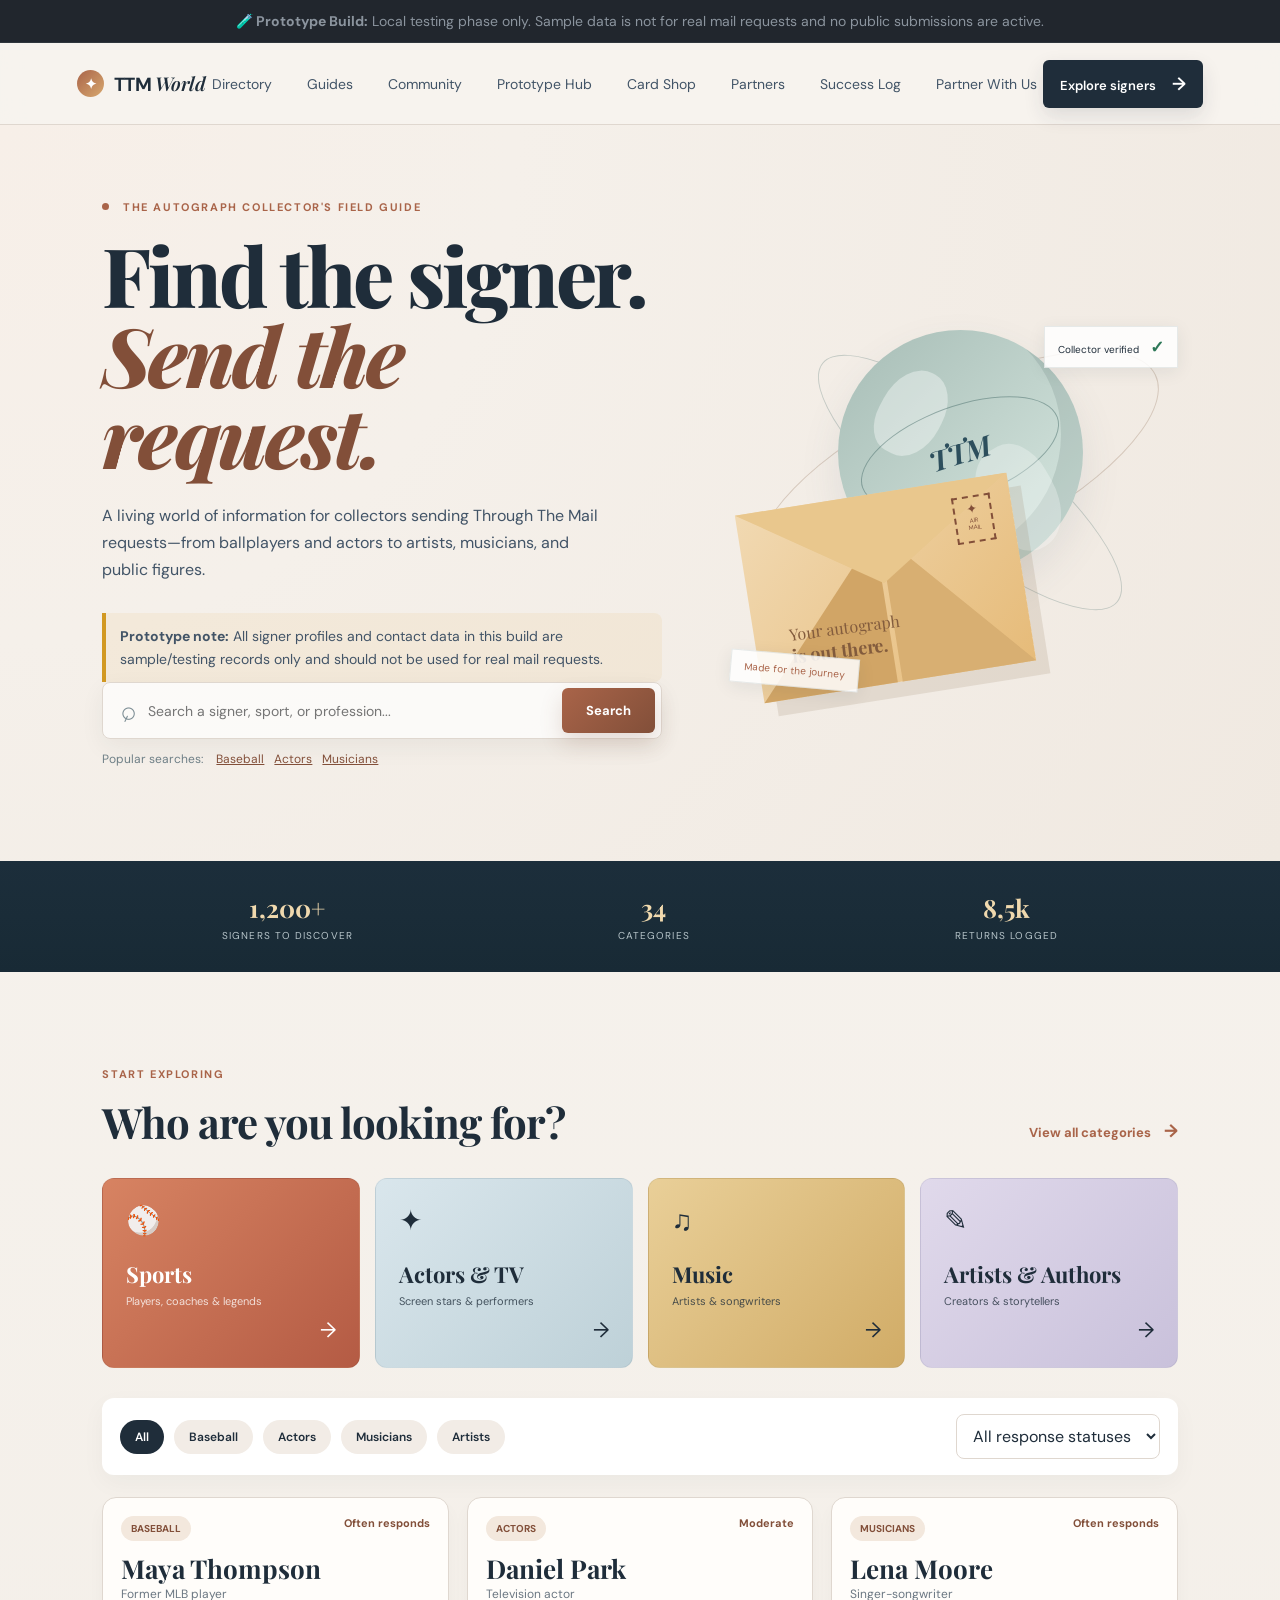
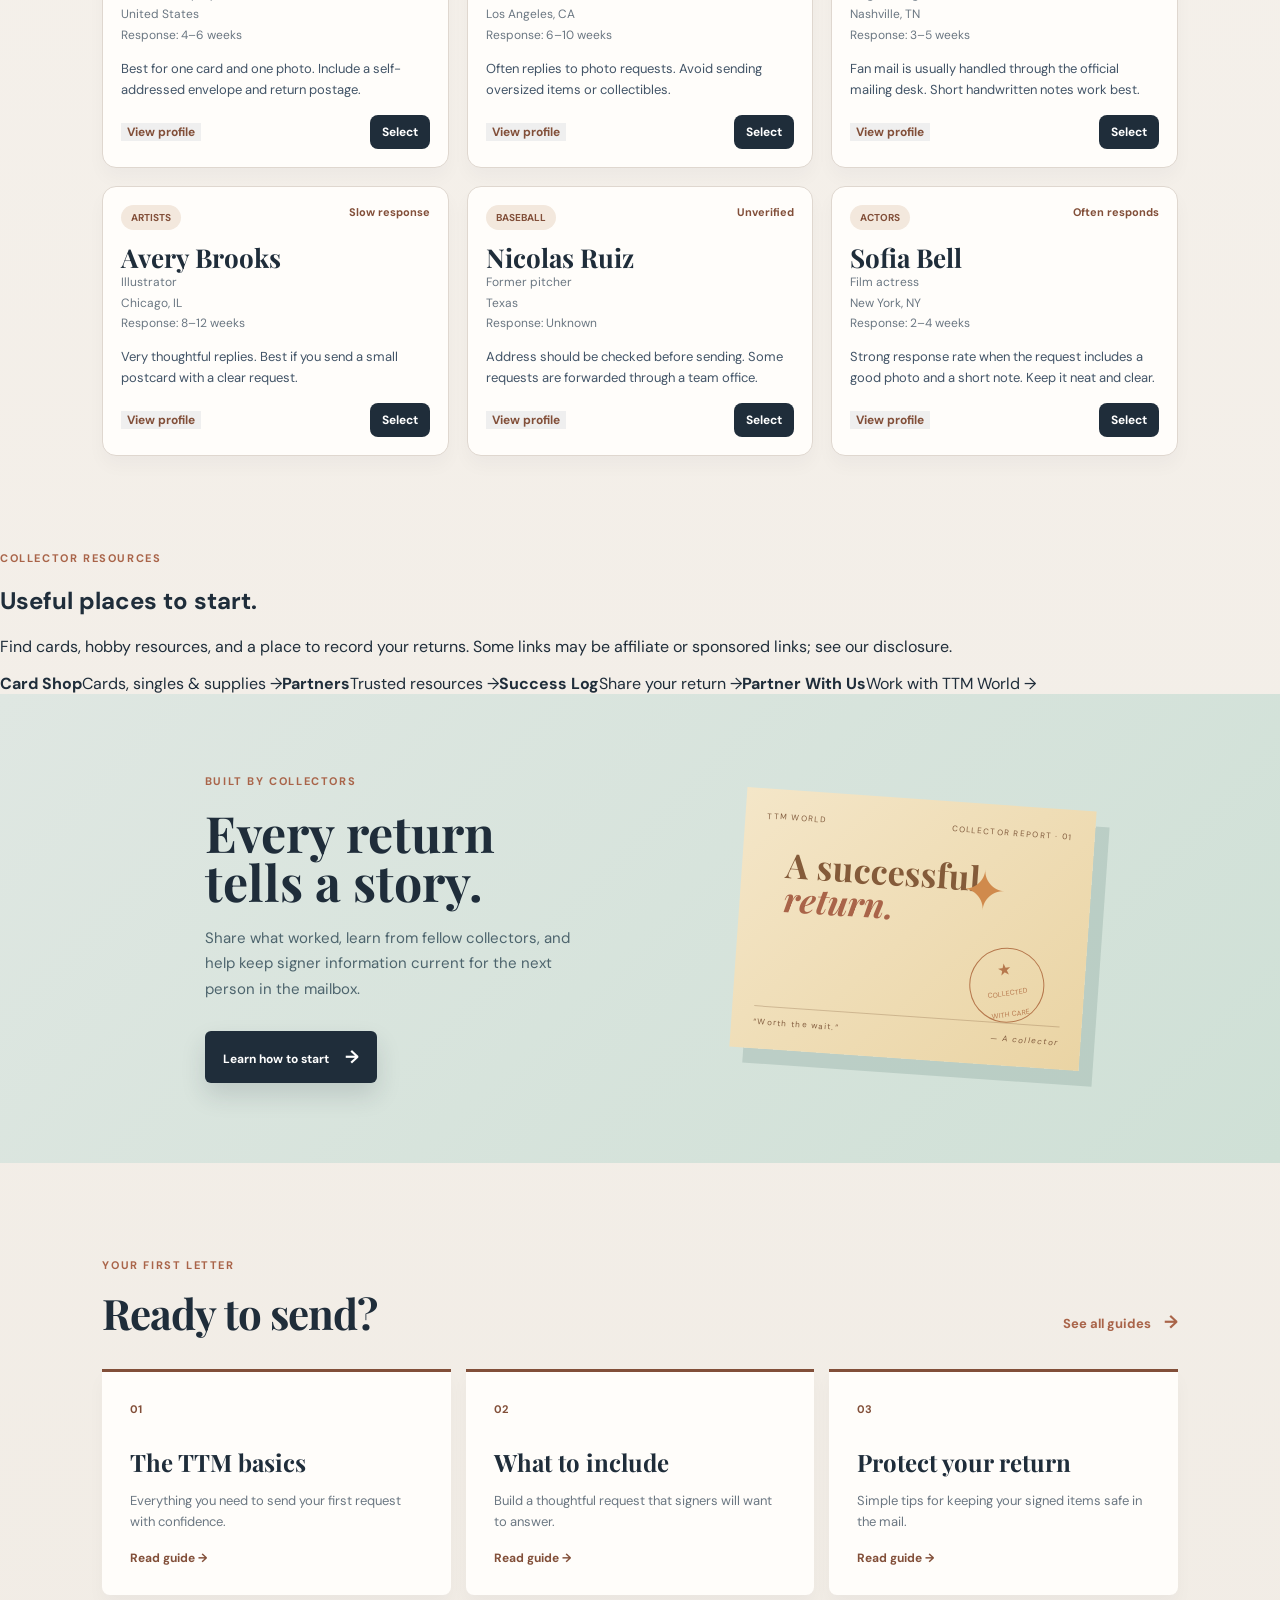
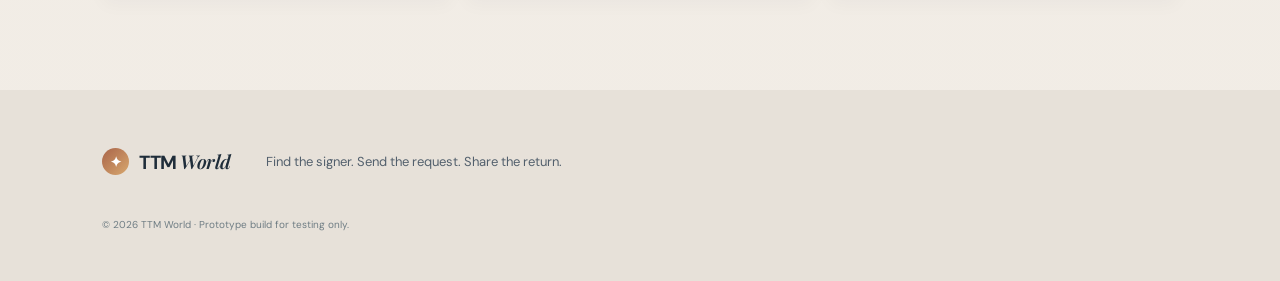
==== commit bdd450a0: "Add prototype-safe banner and sample-data warnings to the homepage" ====
--- a/index.html
+++ b/index.html
@@ -4,17 +4,22 @@
   <meta charset="UTF-8" />
   <meta name="viewport" content="width=device-width, initial-scale=1.0" />
   <meta name="description" content="TTM World helps autograph collectors discover signers, exchange knowledge, and make successful Through The Mail requests." />
-  <title>TTM World | Test Drive</title>
+  <title>TTM World | Prototype</title>
   <link rel="preconnect" href="https://fonts.googleapis.com" />
   <link rel="preconnect" href="https://fonts.gstatic.com" crossorigin />
   <link href="https://fonts.googleapis.com/css2?family=DM+Sans:wght@400;500;600;700&family=Playfair+Display:wght@600;700;800&display=swap" rel="stylesheet" />
   <link rel="stylesheet" href="styles.css" />
 </head>
 <body>
+  <div class="prototype-banner" style="background:#21262d;border-bottom:1px solid #30363d;padding:12px 20px;text-align:center;font-size:14px;color:#8b949e;">
+    <strong>🧪 Prototype Build:</strong> Local testing phase only. Sample data is not for real mail requests and no public submissions are active.
+  </div>
+
   <header class="site-header">
     <a class="brand" href="#top" aria-label="TTM World home"><span class="brand-mark">✦</span><span>TTM <em>World</em></span></a>
     <nav class="main-nav" aria-label="Main navigation">
       <a href="#directory">Directory</a><a href="#guides">Guides</a><a href="#community">Community</a>
+      <a href="prototype-hub.html">Prototype Hub</a>
     </nav>
     <a class="header-button" href="#directory">Explore signers <span>→</span></a>
   </header>
@@ -25,6 +30,9 @@
         <p class="eyebrow"><span class="eyebrow-dot"></span> The autograph collector's field guide</p>
         <h1>Find the signer.<br /><span>Send the request.</span></h1>
         <p class="hero-text">A living world of information for collectors sending Through The Mail requests—from ballplayers and actors to artists, musicians, and public figures.</p>
+        <div class="prototype-note" style="margin-top:18px;background:rgba(210,153,34,.08);border-left:4px solid #d29922;padding:12px 14px;border-radius:0 8px 8px 0;color:#425467;max-width:620px;line-height:1.6;font-size:14px;">
+          <strong>Prototype note:</strong> All signer profiles and contact data in this build are sample/testing records only and should not be used for real mail requests.
+        </div>
         <form class="search-box" id="searchForm">
           <span class="search-icon">⌕</span>
           <input id="searchInput" type="search" placeholder="Search a signer, sport, or profession..." aria-label="Search signers" />
@@ -40,7 +48,7 @@
       </div>
     </section>
 
-    <section class="stats" aria-label="TTM World statistics"><div><strong>1,200+</strong><span>signers to discover</span></div><div><strong>34</strong><span>categories</span></div><div><strong>8,500+</strong><span>collector reports</span></div><div><strong>100%</strong><span>collector powered</span></div></section>
+    <section class="stats" aria-label="TTM World statistics"><div><strong>1,200+</strong><span>signers to discover</span></div><div><strong>34</strong><span>categories</span></div><div><strong>8,5k</strong><span>returns logged</span></div></section>
 
     <section class="section" id="directory">
       <div class="section-heading">
@@ -84,7 +92,7 @@
         <p class="eyebrow">Built by collectors</p>
         <h2>Every return tells a story.</h2>
         <p>Share what worked, learn from fellow collectors, and help keep signer information current for the next person in the mailbox.</p>
-        <a class="dark-button" href="#guides">Learn how to start <span>→</span></a>
+        <a class="dark-button" href="success-log.html">Learn how to start <span>→</span></a>
       </div>
       <div class="postcard">
         <div class="postcard-top"><span>TTM WORLD</span><span>COLLECTOR REPORT · 01</span></div>
@@ -124,7 +132,7 @@
   <footer>
     <a class="brand" href="#top"><span class="brand-mark">✦</span><span>TTM <em>World</em></span></a>
     <p>Find the signer. Send the request. Share the return.</p>
-    <small>© 2026 TTM World · Built for collectors, by collectors.</small>
+    <small>© 2026 TTM World · Prototype build for testing only.</small>
   </footer>
 
   <div id="profileModal" class="modal hidden" aria-modal="true" role="dialog" aria-labelledby="profileTitle">
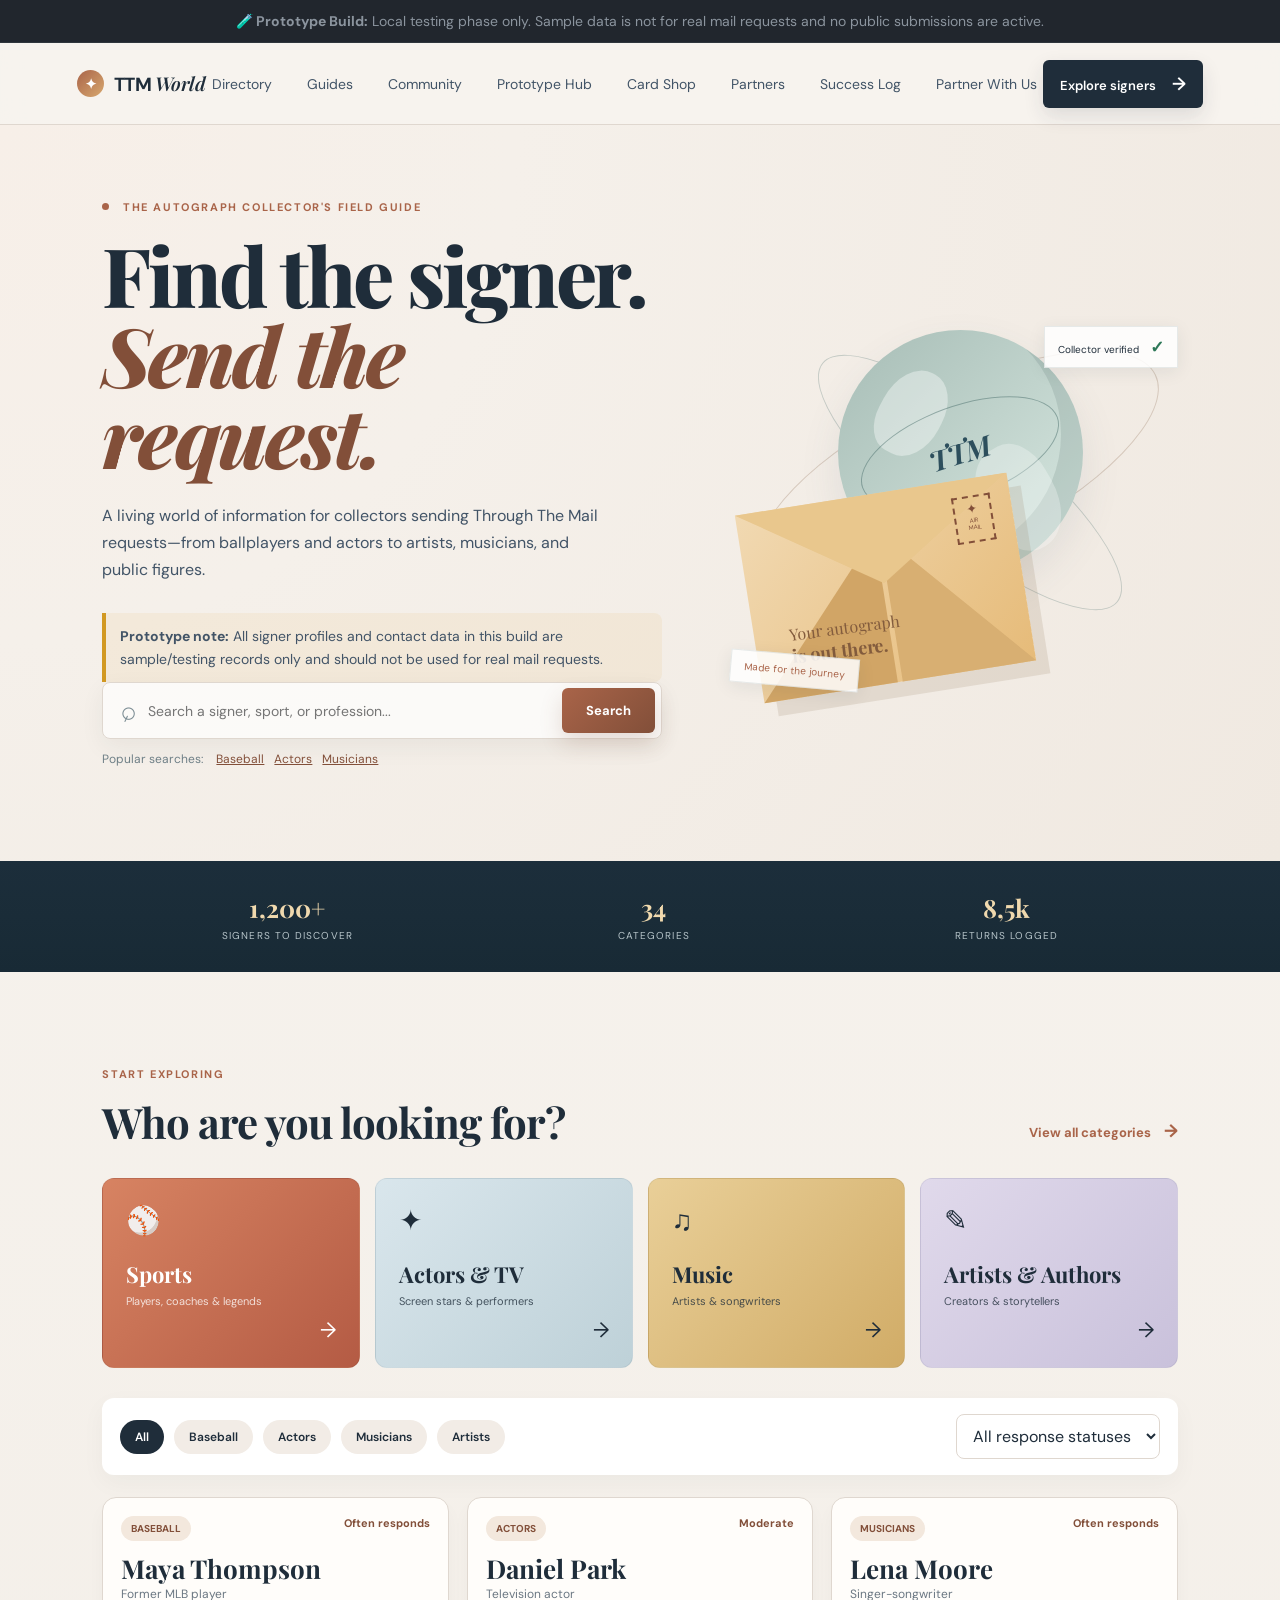
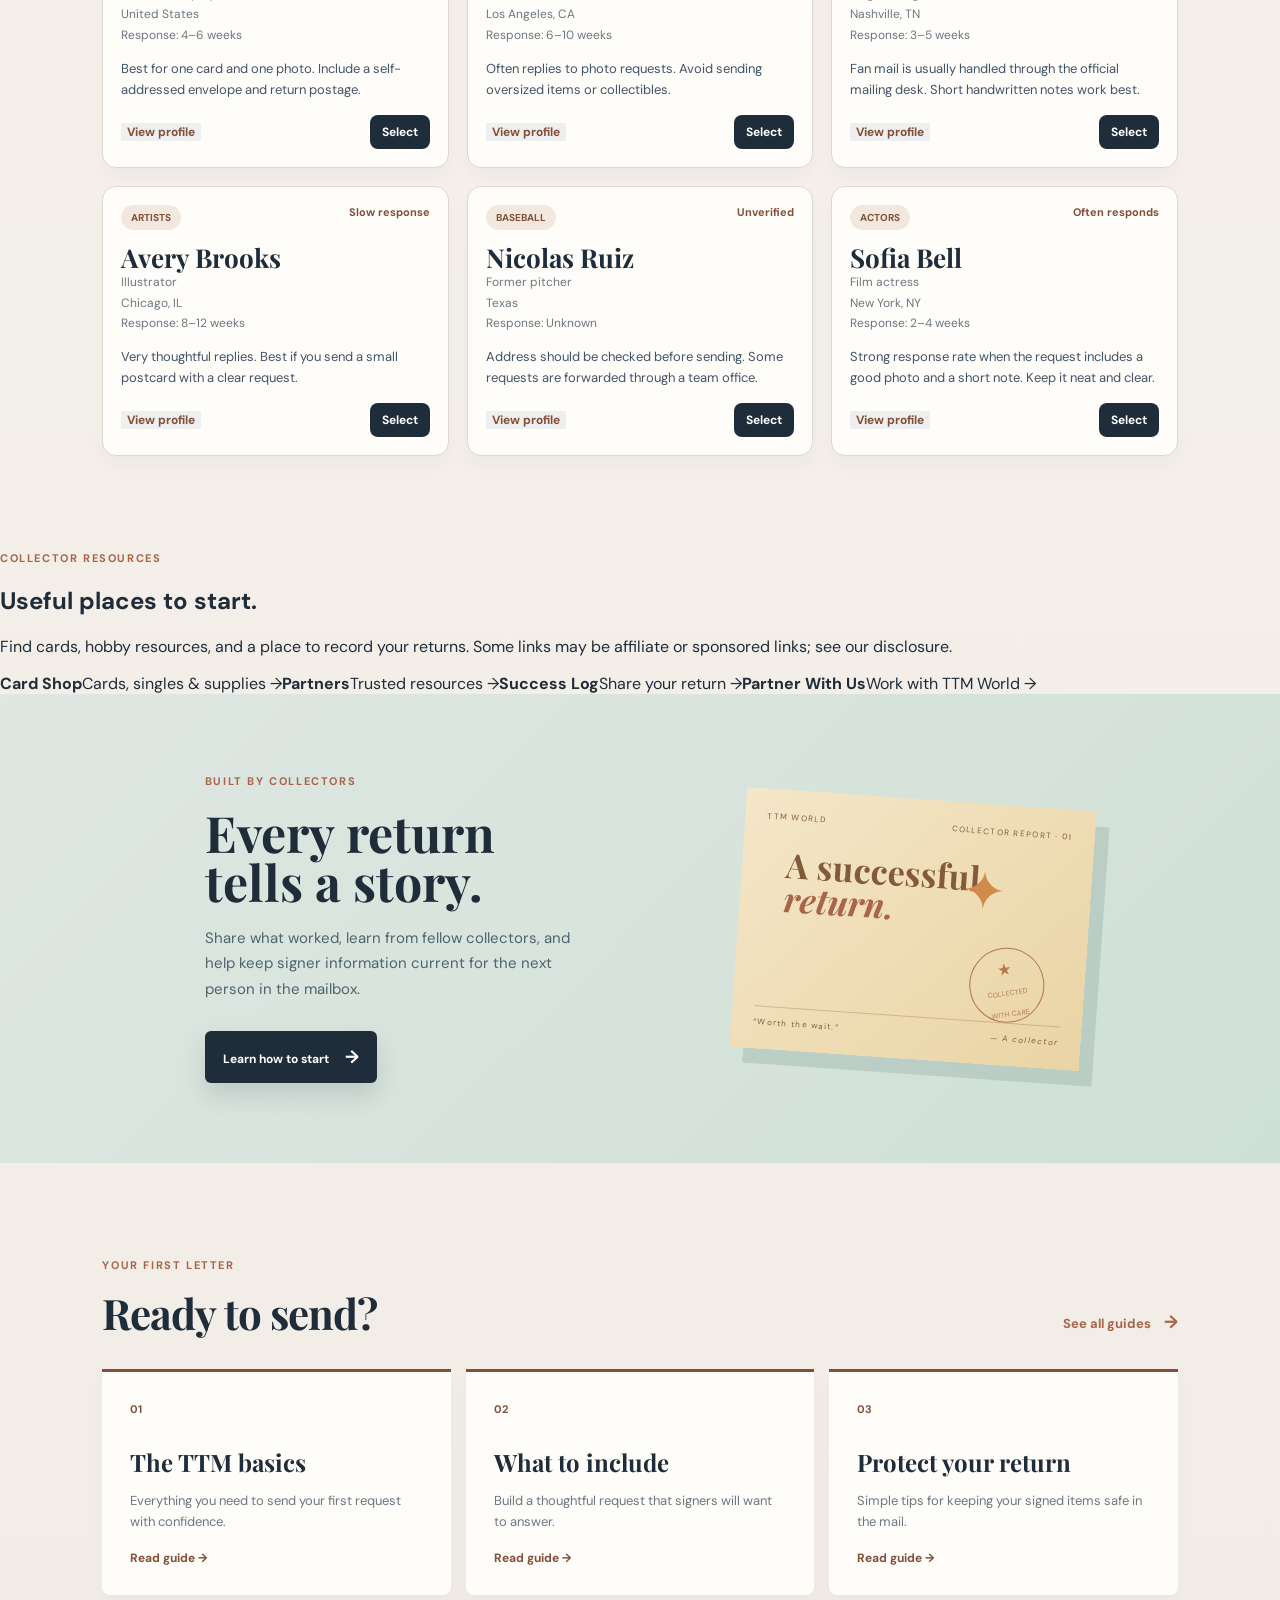
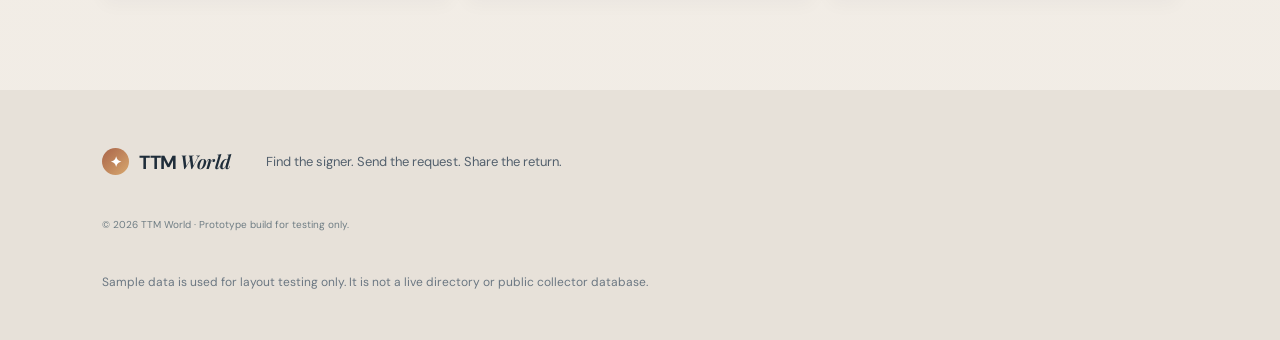
==== commit bbde4023: "Unify the homepage with the prototype-safe banner, sample-data note, and footer disclaimer." ====
--- a/index.html
+++ b/index.html
@@ -3,15 +3,41 @@
 <head>
   <meta charset="UTF-8" />
   <meta name="viewport" content="width=device-width, initial-scale=1.0" />
-  <meta name="description" content="TTM World helps autograph collectors discover signers, exchange knowledge, and make successful Through The Mail requests." />
+  <meta name="description" content="TTM World prototype build for testing collector directory layouts and sample data only." />
   <title>TTM World | Prototype</title>
   <link rel="preconnect" href="https://fonts.googleapis.com" />
   <link rel="preconnect" href="https://fonts.gstatic.com" crossorigin />
   <link href="https://fonts.googleapis.com/css2?family=DM+Sans:wght@400;500;600;700&family=Playfair+Display:wght@600;700;800&display=swap" rel="stylesheet" />
   <link rel="stylesheet" href="styles.css" />
+  <style>
+    .prototype-banner {
+      background: #21262d;
+      border-bottom: 1px solid #30363d;
+      padding: 12px 20px;
+      text-align: center;
+      font-size: 14px;
+      color: #8b949e;
+    }
+    .prototype-note {
+      margin-top: 18px;
+      background: rgba(210, 153, 34, 0.08);
+      border-left: 4px solid #d29922;
+      padding: 12px 14px;
+      border-radius: 0 8px 8px 0;
+      color: #425467;
+      max-width: 620px;
+      line-height: 1.6;
+      font-size: 14px;
+    }
+    .site-footer-note {
+      color: #6b7782;
+      font-size: 12px;
+      margin-top: 8px;
+    }
+  </style>
 </head>
 <body>
-  <div class="prototype-banner" style="background:#21262d;border-bottom:1px solid #30363d;padding:12px 20px;text-align:center;font-size:14px;color:#8b949e;">
+  <div class="prototype-banner">
     <strong>🧪 Prototype Build:</strong> Local testing phase only. Sample data is not for real mail requests and no public submissions are active.
   </div>
 
@@ -30,7 +56,7 @@
         <p class="eyebrow"><span class="eyebrow-dot"></span> The autograph collector's field guide</p>
         <h1>Find the signer.<br /><span>Send the request.</span></h1>
         <p class="hero-text">A living world of information for collectors sending Through The Mail requests—from ballplayers and actors to artists, musicians, and public figures.</p>
-        <div class="prototype-note" style="margin-top:18px;background:rgba(210,153,34,.08);border-left:4px solid #d29922;padding:12px 14px;border-radius:0 8px 8px 0;color:#425467;max-width:620px;line-height:1.6;font-size:14px;">
+        <div class="prototype-note">
           <strong>Prototype note:</strong> All signer profiles and contact data in this build are sample/testing records only and should not be used for real mail requests.
         </div>
         <form class="search-box" id="searchForm">
@@ -133,6 +159,7 @@
     <a class="brand" href="#top"><span class="brand-mark">✦</span><span>TTM <em>World</em></span></a>
     <p>Find the signer. Send the request. Share the return.</p>
     <small>© 2026 TTM World · Prototype build for testing only.</small>
+    <div class="site-footer-note">Sample data is used for layout testing only. It is not a live directory or public collector database.</div>
   </footer>
 
   <div id="profileModal" class="modal hidden" aria-modal="true" role="dialog" aria-labelledby="profileTitle">
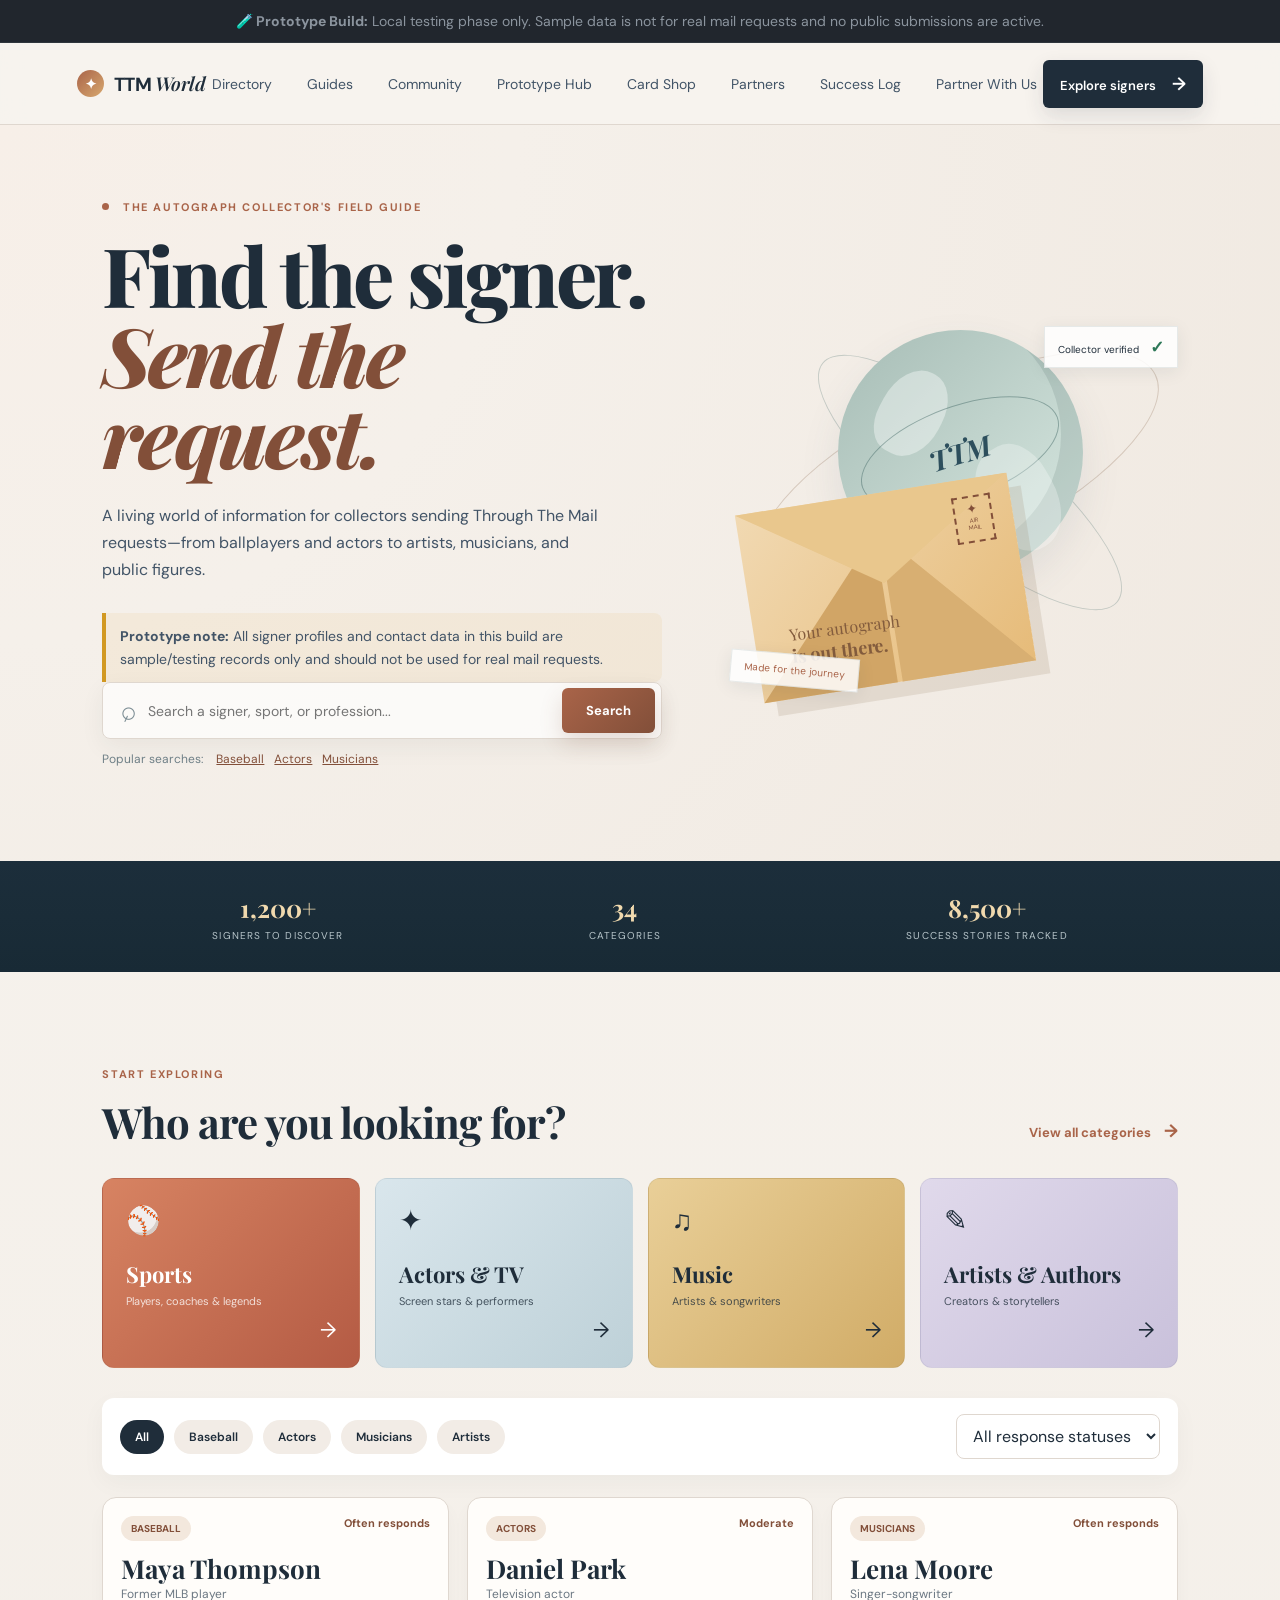
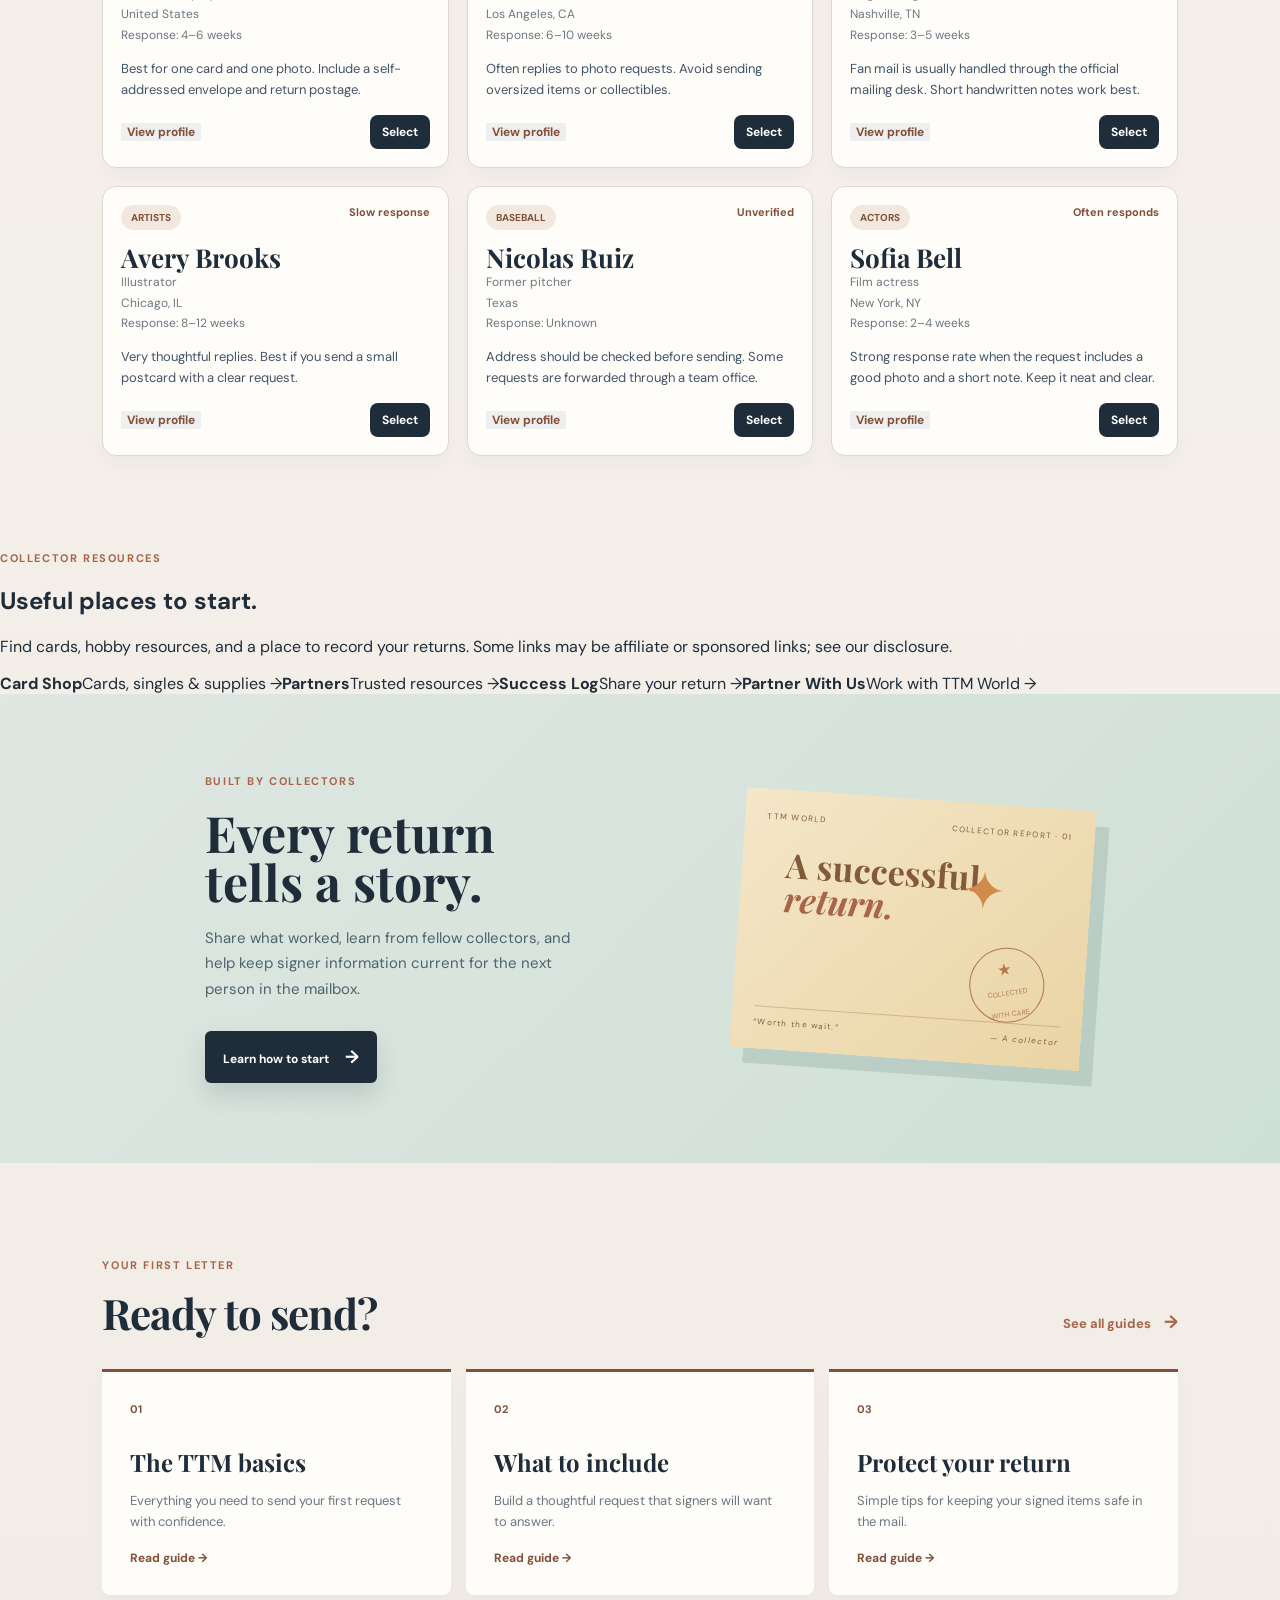
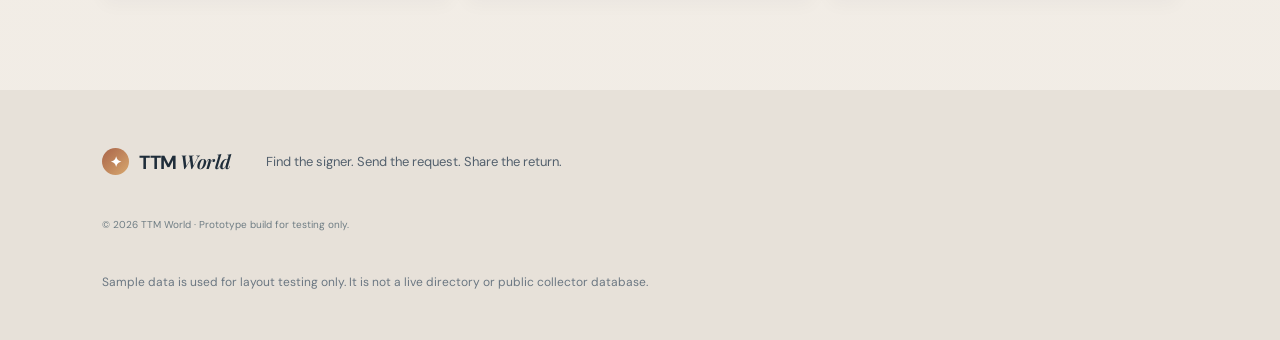
==== commit c64ae21b: "Add modal backdrop and fix modal scroll-lock behavior for the profile modal" ====
--- a/index.html
+++ b/index.html
@@ -40,7 +40,7 @@
   <div class="prototype-banner">
     <strong>🧪 Prototype Build:</strong> Local testing phase only. Sample data is not for real mail requests and no public submissions are active.
   </div>
-
+ 
   <header class="site-header">
     <a class="brand" href="#top" aria-label="TTM World home"><span class="brand-mark">✦</span><span>TTM <em>World</em></span></a>
     <nav class="main-nav" aria-label="Main navigation">
@@ -74,7 +74,7 @@
       </div>
     </section>
 
-    <section class="stats" aria-label="TTM World statistics"><div><strong>1,200+</strong><span>signers to discover</span></div><div><strong>34</strong><span>categories</span></div><div><strong>8,5k</strong><span>returns logged</span></div></section>
+    <section class="stats" aria-label="TTM World statistics"><div><strong>1,200+</strong><span>signers to discover</span></div><div><strong>34</strong><span>categories</span></div><div><strong>8,500+</strong><span>success stories tracked</span></div></section>
 
     <section class="section" id="directory">
       <div class="section-heading">
@@ -162,6 +162,8 @@
     <div class="site-footer-note">Sample data is used for layout testing only. It is not a live directory or public collector database.</div>
   </footer>
 
+  <div class="modal-backdrop" id="modalBackdrop" aria-hidden="true" style="display: none;"></div>
+
   <div id="profileModal" class="modal hidden" aria-modal="true" role="dialog" aria-labelledby="profileTitle">
     <div class="modal-card">
       <button class="close-modal" id="closeModal" aria-label="Close profile">×</button>
